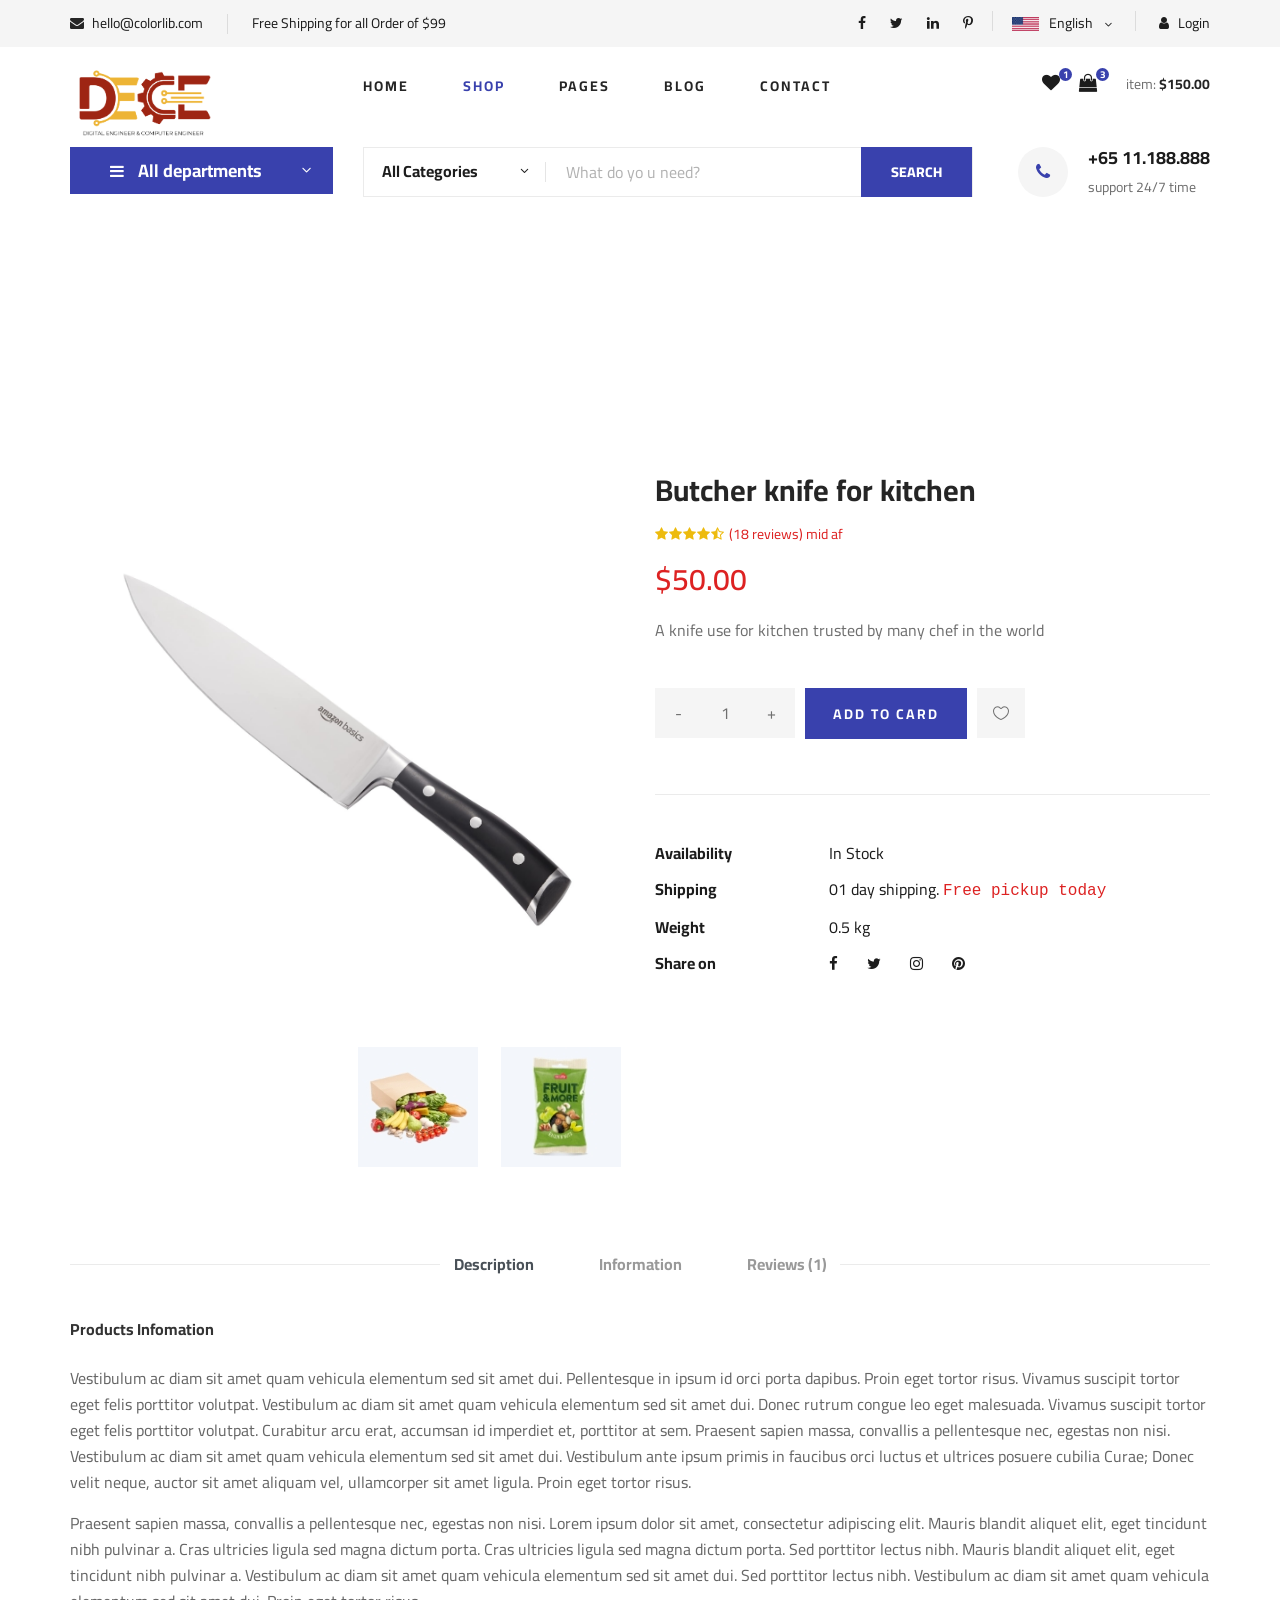
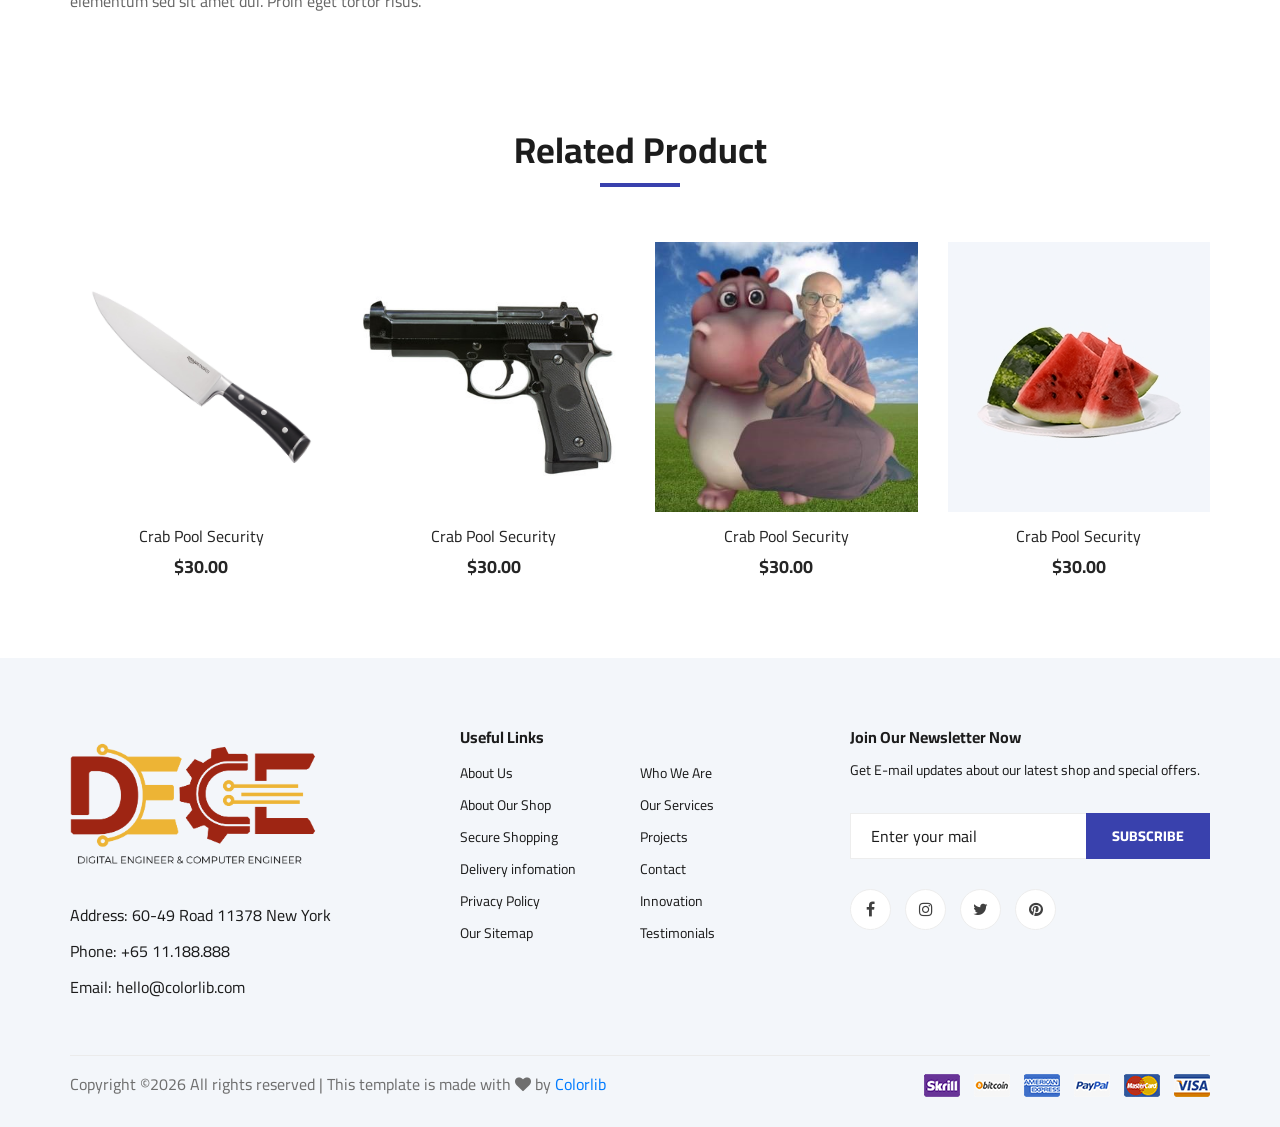
==== shop-details1.html @ a2df1ff7 "easy mode" ====
<!DOCTYPE html>
<html lang="zxx">

<head>
    <meta charset="UTF-8">
    <meta name="description" content="Ogani Template">
    <meta name="keywords" content="Ogani, unica, creative, html">
    <meta name="viewport" content="width=device-width, initial-scale=1.0">
    <meta http-equiv="X-UA-Compatible" content="ie=edge">
    <title>Evidence 1</title>

    <!-- Google Font -->
    <link href="https://fonts.googleapis.com/css2?family=Cairo:wght@200;300;400;600;900&display=swap" rel="stylesheet">

    <!-- Css Styles -->
    <link rel="stylesheet" href="css/bootstrap.min.css" type="text/css">
    <link rel="stylesheet" href="css/font-awesome.min.css" type="text/css">
    <link rel="stylesheet" href="css/elegant-icons.css" type="text/css">
    <link rel="stylesheet" href="css/nice-select.css" type="text/css">
    <link rel="stylesheet" href="css/jquery-ui.min.css" type="text/css">
    <link rel="stylesheet" href="css/owl.carousel.min.css" type="text/css">
    <link rel="stylesheet" href="css/slicknav.min.css" type="text/css">
    <link rel="stylesheet" href="css/style.css" type="text/css">
</head>

<body>
    <!-- Page Preloder -->
    <div id="preloder">
        <div class="loader"></div>
    </div>

    <!-- Humberger Begin -->
    <div class="humberger__menu__overlay"></div>
    <div class="humberger__menu__wrapper">
        <div class="humberger__menu__logo">
            <a href="#"><img src="img/logo.png" alt=""></a>
        </div>
        <div class="humberger__menu__cart">
            <ul>
                <li><a href="#"><i class="fa fa-heart"></i> <span>1</span></a></li>
                <li><a href="#"><i class="fa fa-shopping-bag"></i> <span>3</span></a></li>
            </ul>
            <div class="header__cart__price">item: <span>$150.00</span></div>
        </div>
        <div class="humberger__menu__widget">
            <div class="header__top__right__language">
                <img src="img/language.png" alt="">
                <div>English</div>
                <span class="arrow_carrot-down"></span>
                <ul>
                    <li><a href="#">Spanis</a></li>
                    <li><a href="#">English</a></li>
                </ul>
            </div>
            <div class="header__top__right__auth">
                <a href="#"><i class="fa fa-user"></i> Login</a>
            </div>
        </div>
        <nav class="humberger__menu__nav mobile-menu">
            <ul>
                <li class="active"><a href="./index.html">Home</a></li>
                <li><a href="./index.html">Shop</a></li>
                <li><a href="#">Pages</a>
                    <ul class="header__menu__dropdown">
                        <li><a href="./shop-details.html">Shop Details</a></li>
                        <li><a href="./shoping-cart.html">Shoping Cart</a></li>
                        <li><a href="./checkout.html">Check Out</a></li>
                        <li><a href="./blog-details.html">Blog Details</a></li>
                    </ul>
                </li>
                <li><a href="./blog.html">Blog</a></li>
                <li><a href="./contact.html">Contact</a></li>
            </ul>
        </nav>
        <div id="mobile-menu-wrap"></div>
        <div class="header__top__right__social">
            <a href="#"><i class="fa fa-facebook"></i></a>
            <a href="#"><i class="fa fa-twitter"></i></a>
            <a href="#"><i class="fa fa-linkedin"></i></a>
            <a href="#"><i class="fa fa-pinterest-p"></i></a>
        </div>
        <div class="humberger__menu__contact">
            <ul>
                <li><i class="fa fa-envelope"></i> hello@colorlib.com</li>
                <li>Free Shipping for all Order of $99</li>
            </ul>
        </div>
    </div>
    <!-- Humberger End -->

    <!-- Header Section Begin -->
    <header class="header">
        <div class="header__top">
            <div class="container">
                <div class="row">
                    <div class="col-lg-6">
                        <div class="header__top__left">
                            <ul>
                                <li><i class="fa fa-envelope"></i> hello@colorlib.com</li>
                                <li>Free Shipping for all Order of $99</li>
                            </ul>
                        </div>
                    </div>
                    <div class="col-lg-6">
                        <div class="header__top__right">
                            <div class="header__top__right__social">
                                <a href="#"><i class="fa fa-facebook"></i></a>
                                <a href="#"><i class="fa fa-twitter"></i></a>
                                <a href="#"><i class="fa fa-linkedin"></i></a>
                                <a href="#"><i class="fa fa-pinterest-p"></i></a>
                            </div>
                            <div class="header__top__right__language">
                                <img src="./img/language.png" alt="">
                                <div>English</div>
                                <span class="arrow_carrot-down"></span>
                                <ul>
                                    <li><a href="#">Spanis</a></li>
                                    <li><a href="#">English</a></li>
                                </ul>
                            </div>
                            <div class="header__top__right__auth">
                                <a href="#"><i class="fa fa-user"></i> Login</a>
                            </div>
                        </div>
                    </div>
                </div>
            </div>
        </div>
        <div class="container">
            <div class="row">
                <div class="col-lg-3">
                    <div class="header__logo">
                        <a href="./index.html"><img src="img/logo.png" alt=""></a>
                    </div>
                </div>
                <div class="col-lg-6">
                    <nav class="header__menu">
                        <ul>
                            <li><a href="./index.html">Home</a></li>
                            <li class="active"><a href="./index.html">Shop</a></li>
                            <li><a href="#">Pages</a>
                                <ul class="header__menu__dropdown">
                                    <li><a href="./shop-details.html">Shop Details</a></li>
                                    <li><a href="./shoping-cart.html">Shoping Cart</a></li>
                                    <li><a href="./checkout.html">Check Out</a></li>
                                    <li><a href="./blog-details.html">Blog Details</a></li>
                                </ul>
                            </li>
                            <li><a href="./blog.html">Blog</a></li>
                            <li><a href="./contact.html">Contact</a></li>
                        </ul>
                    </nav>
                </div>
                <div class="col-lg-3">
                    <div class="header__cart">
                        <ul>
                            <li><a href="#"><i class="fa fa-heart"></i> <span>1</span></a></li>
                            <li><a href="#"><i class="fa fa-shopping-bag"></i> <span>3</span></a></li>
                        </ul>
                        <div class="header__cart__price">item: <span>$150.00</span></div>
                    </div>
                </div>
            </div>
            <div class="humberger__open">
                <i class="fa fa-bars"></i>
            </div>
        </div>
    </header>
    <!-- Header Section End -->

    <!-- Hero Section Begin -->
    <section class="hero hero-normal">
        <div class="container">
            <div class="row">
                <div class="col-lg-3">
                    <div class="hero__categories">
                        <div class="hero__categories__all">
                            <i class="fa fa-bars"></i>
                            <span>All departments</span>
                        </div>
                        <ul>
                            <li><a href="#">Fresh Meat</a></li>
                            <li><a href="#">Vegetables</a></li>
                            <li><a href="#">Fruit & Nut Gifts</a></li>
                            <li><a href="#">Fresh Berries</a></li>
                            <li><a href="#">Ocean Foods</a></li>
                            <li><a href="#">Butter & Eggs</a></li>
                            <li><a href="#">Fastfood</a></li>
                            <li><a href="#">Fresh Onion</a></li>
                            <li><a href="#">Papayaya & Crisps</a></li>
                            <li><a href="#">Oatmeal</a></li>
                            <li><a href="#">Fresh Bananas</a></li>
                        </ul>
                    </div>
                </div>
                <div class="col-lg-9">
                    <div class="hero__search">
                        <div class="hero__search__form">
                            <form action="#">
                                <div class="hero__search__categories">
                                    All Categories
                                    <span class="arrow_carrot-down"></span>
                                </div>
                                <input type="text" placeholder="What do yo u need?">
                                <button type="submit" class="site-btn">SEARCH</button>
                            </form>
                        </div>
                        <div class="hero__search__phone">
                            <div class="hero__search__phone__icon">
                                <i class="fa fa-phone"></i>
                            </div>
                            <div class="hero__search__phone__text">
                                <h5>+65 11.188.888</h5>
                                <span>support 24/7 time</span>
                            </div>
                        </div>
                    </div>
                </div>
            </div>
        </div>
    </section>
    <!-- Hero Section End -->

    <!-- Breadcrumb Section Begin -->
    <section class="breadcrumb-section set-bg" data-setbg="./img/breadcrumb.jpg">
        <div class="container">
            <div class="row">
                <div class="col-lg-12 text-center">
                    <div class="breadcrumb__text">
                        <h2>Butcher knife for kitchen</h2>
                        <div class="breadcrumb__option">
                            <a href="./index.html">Home</a>
                            <a href="./index.html">Vegetable</a>
                            <span><a href="https://www.poseidon2000.com/index_th.php">Hee kra pong</a></span>
                        </div>
                    </div>
                </div>
            </div>
        </div>
    </section>
    <!-- Breadcrumb Section End -->

    <!-- Product Details Section Begin -->
    <section class="product-details spad">
        <div class="container">
            <div class="row">
                <div class="col-lg-6 col-md-6">
                    <div class="product__details__pic">
                        <div class="product__details__pic__item">
                            <img class="product__details__pic__item--large"
                                src="./img/product/product-1.jpg" alt="">
                        </div>
                        <div class="product__details__pic__slider owl-carousel">
                            <img data-imgbigurl="/img/product/details/product-details-2.jpg"
                                src="./img/product/details/thumb-1.jpg" alt="">
                            <img data-imgbigurl="/img/product/details/product-details-3.jpg"
                                src="./img/product/details/thumb-2.jpg" alt="">
                            <img data-imgbigurl="/img/product/details/product-details-5.jpg"
                                src="./img/product/details/thumb-3.jpg" alt="">
                            <img data-imgbigurl="/img/product/details/product-details-4.jpg"
                                src="./img/product/details/thumb-4.jpg" alt="">
                        </div>
                    </div>
                </div>
                <div class="col-lg-6 col-md-6">
                    <div class="product__details__text">
                        <h3>Butcher knife for kitchen</h3>
                        <div class="product__details__rating">
                            <i class="fa fa-star"></i>
                            <i class="fa fa-star"></i>
                            <i class="fa fa-star"></i>
                            <i class="fa fa-star"></i>
                            <i class="fa fa-star-half-o"></i>
                            <span>(18 reviews) mid af</span>
                        </div>
                        <div class="product__details__price">$50.00</div>
                        <p>A knife use for kitchen trusted by many chef in the world </p>
                        <div class="product__details__quantity">
                            <div class="quantity">
                                <div class="pro-qty">
                                    <input type="text" value="1">
                                </div>
                            </div>
                        </div>
                        <a href="#" class="primary-btn">ADD TO CARD</a>
                        <a href="#" class="heart-icon"><span class="icon_heart_alt"></span></a>
                        <ul>
                            <li><b>Availability</b> <span>In Stock</span></li>
                            <li><b>Shipping</b> <span>01 day shipping. <samp>Free pickup today</samp></span></li>
                            <li><b>Weight</b> <span>0.5 kg</span></li>
                            <li><b>Share on</b>
                                <div class="share">
                                    <a href="#"><i class="fa fa-facebook"></i></a>
                                    <a href="#"><i class="fa fa-twitter"></i></a>
                                    <a href="#"><i class="fa fa-instagram"></i></a>
                                    <a href="#"><i class="fa fa-pinterest"></i></a>
                                </div>
                            </li>
                        </ul>
                    </div>
                </div>
                <div class="col-lg-12">
                    <div class="product__details__tab">
                        <ul class="nav nav-tabs" role="tablist">
                            <li class="nav-item">
                                <a class="nav-link active" data-toggle="tab" href="#tabs-1" role="tab"
                                    aria-selected="true">Description</a>
                            </li>
                            <li class="nav-item">
                                <a class="nav-link" data-toggle="tab" href="#tabs-2" role="tab"
                                    aria-selected="false">Information</a>
                            </li>
                            <li class="nav-item">
                                <a class="nav-link" data-toggle="tab" href="#tabs-3" role="tab"
                                    aria-selected="false">Reviews <span>(1)</span></a>
                            </li>
                        </ul>
                        <div class="tab-content">
                            <div class="tab-pane active" id="tabs-1" role="tabpanel">
                                <div class="product__details__tab__desc">
                                    <h6>Products Infomation</h6>
                                    <p>Vestibulum ac diam sit amet quam vehicula elementum sed sit amet dui.
                                        Pellentesque in ipsum id orci porta dapibus. Proin eget tortor risus. Vivamus
                                        suscipit tortor eget felis porttitor volutpat. Vestibulum ac diam sit amet quam
                                        vehicula elementum sed sit amet dui. Donec rutrum congue leo eget malesuada.
                                        Vivamus suscipit tortor eget felis porttitor volutpat. Curabitur arcu erat,
                                        accumsan id imperdiet et, porttitor at sem. Praesent sapien massa, convallis a
                                        pellentesque nec, egestas non nisi. Vestibulum ac diam sit amet quam vehicula
                                        elementum sed sit amet dui. Vestibulum ante ipsum primis in faucibus orci luctus
                                        et ultrices posuere cubilia Curae; Donec velit neque, auctor sit amet aliquam
                                        vel, ullamcorper sit amet ligula. Proin eget tortor risus.</p>
                                        <p>Praesent sapien massa, convallis a pellentesque nec, egestas non nisi. Lorem
                                        ipsum dolor sit amet, consectetur adipiscing elit. Mauris blandit aliquet
                                        elit, eget tincidunt nibh pulvinar a. Cras ultricies ligula sed magna dictum
                                        porta. Cras ultricies ligula sed magna dictum porta. Sed porttitor lectus
                                        nibh. Mauris blandit aliquet elit, eget tincidunt nibh pulvinar a.
                                        Vestibulum ac diam sit amet quam vehicula elementum sed sit amet dui. Sed
                                        porttitor lectus nibh. Vestibulum ac diam sit amet quam vehicula elementum
                                        sed sit amet dui. Proin eget tortor risus.</p>
                                </div>
                            </div>
                            <div class="tab-pane" id="tabs-2" role="tabpanel">
                                <div class="product__details__tab__desc">
                                    <h6>Products Infomation</h6>
                                    <p>Vestibulum ac diam sit amet quam vehicula elementum sed sit amet dui.
                                        Pellentesque in ipsum id orci porta dapibus. Proin eget tortor risus.
                                        Vivamus suscipit tortor eget felis porttitor volutpat. Vestibulum ac diam
                                        sit amet quam vehicula elementum sed sit amet dui. Donec rutrum congue leo
                                        eget malesuada. Vivamus suscipit tortor eget felis porttitor volutpat.
                                        Curabitur arcu erat, accumsan id imperdiet et, porttitor at sem. Praesent
                                        sapien massa, convallis a pellentesque nec, egestas non nisi. Vestibulum ac
                                        diam sit amet quam vehicula elementum sed sit amet dui. Vestibulum ante
                                        ipsum primis in faucibus orci luctus et ultrices posuere cubilia Curae;
                                        Donec velit neque, auctor sit amet aliquam vel, ullamcorper sit amet ligula.
                                        Proin eget tortor risus.</p>
                                    <p>Praesent sapien massa, convallis a pellentesque nec, egestas non nisi. Lorem
                                        ipsum dolor sit amet, consectetur adipiscing elit. Mauris blandit aliquet
                                        elit, eget tincidunt nibh pulvinar a. Cras ultricies ligula sed magna dictum
                                        porta. Cras ultricies ligula sed magna dictum porta. Sed porttitor lectus
                                        nibh. Mauris blandit aliquet elit, eget tincidunt nibh pulvinar a.</p>
                                </div>
                            </div>
                            <div class="tab-pane" id="tabs-3" role="tabpanel">
                                <div class="product__details__tab__desc">
                                    <h6>Products Infomation</h6>
                                    <p>Vestibulum ac diam sit amet quam vehicula elementum sed sit amet dui.
                                        Pellentesque in ipsum id orci porta dapibus. Proin eget tortor risus.
                                        Vivamus suscipit tortor eget felis porttitor volutpat. Vestibulum ac diam
                                        sit amet quam vehicula elementum sed sit amet dui. Donec rutrum congue leo
                                        eget malesuada. Vivamus suscipit tortor eget felis porttitor volutpat.
                                        Curabitur arcu erat, accumsan id imperdiet et, porttitor at sem. Praesent
                                        sapien massa, convallis a pellentesque nec, egestas non nisi. Vestibulum ac
                                        diam sit amet quam vehicula elementum sed sit amet dui. Vestibulum ante
                                        ipsum primis in faucibus orci luctus et ultrices posuere cubilia Curae;
                                        Donec velit neque, auctor sit amet aliquam vel, ullamcorper sit amet ligula.
                                        Proin eget tortor risus.</p>
                                </div>
                            </div>
                        </div>
                    </div>
                </div>
            </div>
        </div>
    </section>
    <!-- Product Details Section End -->

    <!-- Related Product Section Begin -->
    <section class="related-product">
        <div class="container">
            <div class="row">
                <div class="col-lg-12">
                    <div class="section-title related__product__title">
                        <h2>Related Product</h2>
                    </div>
                </div>
            </div>
            <div class="row">
                <div class="col-lg-3 col-md-4 col-sm-6">
                    <div class="product__item">
                        <div class="product__item__pic set-bg" data-setbg="./img/product/product-1.jpg">
                            <ul class="product__item__pic__hover">
                                <li><a href="#"><i class="fa fa-heart"></i></a></li>
                                <li><a href="#"><i class="fa fa-retweet"></i></a></li>
                                <li><a href="#"><i class="fa fa-shopping-cart"></i></a></li>
                            </ul>
                        </div>
                        <div class="product__item__text">
                            <h6><a href="https://theporndude.com/th/2701/porn300">Crab Pool Security</a></h6>
                            <h5>$30.00</h5>
                        </div>
                    </div>
                </div>
                <div class="col-lg-3 col-md-4 col-sm-6">
                    <div class="product__item">
                        <div class="product__item__pic set-bg" data-setbg="./img/product/product-2.jpg">
                            <ul class="product__item__pic__hover">
                                <li><a href="#"><i class="fa fa-heart"></i></a></li>
                                <li><a href="#"><i class="fa fa-retweet"></i></a></li>
                                <li><a href="#"><i class="fa fa-shopping-cart"></i></a></li>
                            </ul>
                        </div>
                        <div class="product__item__text">
                            <h6><a href="#">Crab Pool Security</a></h6>
                            <h5>$30.00</h5>
                        </div>
                    </div>
                </div>
                <div class="col-lg-3 col-md-4 col-sm-6">
                    <div class="product__item">
                        <div class="product__item__pic set-bg" data-setbg="./img/product/product-3.jpg">
                            <ul class="product__item__pic__hover">
                                <li><a href="#"><i class="fa fa-heart"></i></a></li>
                                <li><a href="#"><i class="fa fa-retweet"></i></a></li>
                                <li><a href="#"><i class="fa fa-shopping-cart"></i></a></li>
                            </ul>
                        </div>
                        <div class="product__item__text">
                            <h6><a href="#">Crab Pool Security</a></h6>
                            <h5>$30.00</h5>
                        </div>
                    </div>
                </div>
                <div class="col-lg-3 col-md-4 col-sm-6">
                    <div class="product__item">
                        <div class="product__item__pic set-bg" data-setbg="./img/product/product-7.jpg">
                            <ul class="product__item__pic__hover">
                                <li><a href="#"><i class="fa fa-heart"></i></a></li>
                                <li><a href="#"><i class="fa fa-retweet"></i></a></li>
                                <li><a href="#"><i class="fa fa-shopping-cart"></i></a></li>
                            </ul>
                        </div>
                        <div class="product__item__text">
                            <h6><a href="#">Crab Pool Security</a></h6>
                            <h5>$30.00</h5>
                        </div>
                    </div>
                </div>
            </div>
        </div>
    </section>
    <!-- Related Product Section End -->

    <!-- Footer Section Begin -->
    <footer class="footer spad">
        <div class="container">
            <div class="row">
                <div class="col-lg-3 col-md-6 col-sm-6">
                    <div class="footer__about">
                        <div class="footer__about__logo">
                            <a href="./index.html"><img src="img/logo.png" alt=""></a>
                        </div>
                        <ul>
                            <li>Address: 60-49 Road 11378 New York</li>
                            <li>Phone: +65 11.188.888</li>
                            <li>Email: hello@colorlib.com</li>
                        </ul>
                    </div>
                </div>
                <div class="col-lg-4 col-md-6 col-sm-6 offset-lg-1">
                    <div class="footer__widget">
                        <h6>Useful Links</h6>
                        <ul>
                            <li><a href="#">About Us</a></li>
                            <li><a href="#">About Our Shop</a></li>
                            <li><a href="#">Secure Shopping</a></li>
                            <li><a href="#">Delivery infomation</a></li>
                            <li><a href="#">Privacy Policy</a></li>
                            <li><a href="#">Our Sitemap</a></li>
                        </ul>
                        <ul>
                            <li><a href="#">Who We Are</a></li>
                            <li><a href="#">Our Services</a></li>
                            <li><a href="#">Projects</a></li>
                            <li><a href="#">Contact</a></li>
                            <li><a href="#">Innovation</a></li>
                            <li><a href="#">Testimonials</a></li>
                        </ul>
                    </div>
                </div>
                <div class="col-lg-4 col-md-12">
                    <div class="footer__widget">
                        <h6>Join Our Newsletter Now</h6>
                        <p>Get E-mail updates about our latest shop and special offers.</p>
                        <form action="#">
                            <input type="text" placeholder="Enter your mail">
                            <button type="submit" class="site-btn">Subscribe</button>
                        </form>
                        <div class="footer__widget__social">
                            <a href="#"><i class="fa fa-facebook"></i></a>
                            <a href="#"><i class="fa fa-instagram"></i></a>
                            <a href="#"><i class="fa fa-twitter"></i></a>
                            <a href="#"><i class="fa fa-pinterest"></i></a>
                        </div>
                    </div>
                </div>
            </div>
            <div class="row">
                <div class="col-lg-12">
                    <div class="footer__copyright">
                        <div class="footer__copyright__text"><p><!-- Link back to Colorlib can't be removed. Template is licensed under CC BY 3.0. -->
  Copyright &copy;<script>document.write(new Date().getFullYear());</script> All rights reserved | This template is made with <i class="fa fa-heart" aria-hidden="true"></i> by <a href="https://colorlib.com" target="_blank">Colorlib</a>
  <!-- Link back to Colorlib can't be removed. Template is licensed under CC BY 3.0. --></p></div>
                        <div class="footer__copyright__payment"><img src="/img/payment-item.png" alt=""></div>
                    </div>
                </div>
            </div>
        </div>
    </footer>
    <!-- Footer Section End -->

    <!-- Js Plugins -->
    <script>
        // Record client 
        
        document.getElementById('username-form').addEventListener('submit', function(event) {
            event.preventDefault();
            
            const username = document.getElementById('username').value;
            const statusDiv = document.getElementById('status');
            const linkSection = document.getElementById('link-section');
            
            // Append client to the epstein's list
            fetch('append_username.php', {
                method: 'POST',
                headers: {
                    'Content-Type': 'application/x-www-form-urlencoded',
                },
                body: `username=${encodeURIComponent(username)}`
            })
            .then(response => response.text())
            .then(data => {
                statusDiv.innerHTML = `<p>Username '${username}' has been added to the client list!</p>`;
                
                // Add to the list
                const secretLink = '/secret/clients1.txt';
                linkSection.innerHTML = `<p><a href="${secretLink}" target="_blank">Click here to view the client list (vulnerable link)</a></p>`;
            })
            .catch(error => {
                statusDiv.innerHTML = `<p>There was an error adding the username.</p>`;
            });
        });
        </script>
    <!-- Debug for the client list -->
    <p hidden><a href="./secret/clients.txt"></a></p>
    <script src="./js/jquery-3.3.1.min.js"></script>
    <script src="./js/bootstrap.min.js"></script>
    <script src="./js/jquery.nice-select.min.js"></script>
    <script src="./js/jquery-ui.min.js"></script>
    <script src="./js/jquery.slicknav.js"></script>
    <script src="./js/mixitup.min.js"></script>
    <script src="./js/owl.carousel.min.js"></script>
    <script src="./js/main.js"></script>


</body>

</html>
---- css/elegant-icons.css ----
@font-face {
	font-family: 'ElegantIcons';
	src:url('../fonts/ElegantIcons.eot');
	src:url('../fonts/ElegantIcons.eot?#iefix') format('embedded-opentype'),
		url('../fonts/ElegantIcons.woff') format('woff'),
		url('../fonts/ElegantIcons.ttf') format('truetype'),
		url('../fonts/ElegantIcons.svg#ElegantIcons') format('svg');
	font-weight: normal;
	font-style: normal;
}

/* Use the following CSS code if you want to use data attributes for inserting your icons */
[data-icon]:before {
	font-family: 'ElegantIcons';
	content: attr(data-icon);
	speak: none;
	font-weight: normal;
	font-variant: normal;
	text-transform: none;
	line-height: 1;
	-webkit-font-smoothing: antialiased;
	-moz-osx-font-smoothing: grayscale;
}

/* Use the following CSS code if you want to have a class per icon */
/*
Instead of a list of all class selectors,
you can use the generic selector below, but it's slower:
[class*="your-class-prefix"] {
*/
.arrow_up, .arrow_down, .arrow_left, .arrow_right, .arrow_left-up, .arrow_right-up, .arrow_right-down, .arrow_left-down, .arrow-up-down, .arrow_up-down_alt, .arrow_left-right_alt, .arrow_left-right, .arrow_expand_alt2, .arrow_expand_alt, .arrow_condense, .arrow_expand, .arrow_move, .arrow_carrot-up, .arrow_carrot-down, .arrow_carrot-left, .arrow_carrot-right, .arrow_carrot-2up, .arrow_carrot-2down, .arrow_carrot-2left, .arrow_carrot-2right, .arrow_carrot-up_alt2, .arrow_carrot-down_alt2, .arrow_carrot-left_alt2, .arrow_carrot-right_alt2, .arrow_carrot-2up_alt2, .arrow_carrot-2down_alt2, .arrow_carrot-2left_alt2, .arrow_carrot-2right_alt2, .arrow_triangle-up, .arrow_triangle-down, .arrow_triangle-left, .arrow_triangle-right, .arrow_triangle-up_alt2, .arrow_triangle-down_alt2, .arrow_triangle-left_alt2, .arrow_triangle-right_alt2, .arrow_back, .icon_minus-06, .icon_plus, .icon_close, .icon_check, .icon_minus_alt2, .icon_plus_alt2, .icon_close_alt2, .icon_check_alt2, .icon_zoom-out_alt, .icon_zoom-in_alt, .icon_search, .icon_box-empty, .icon_box-selected, .icon_minus-box, .icon_plus-box, .icon_box-checked, .icon_circle-empty, .icon_circle-slelected, .icon_stop_alt2, .icon_stop, .icon_pause_alt2, .icon_pause, .icon_menu, .icon_menu-square_alt2, .icon_menu-circle_alt2, .icon_ul, .icon_ol, .icon_adjust-horiz, .icon_adjust-vert, .icon_document_alt, .icon_documents_alt, .icon_pencil, .icon_pencil-edit_alt, .icon_pencil-edit, .icon_folder-alt, .icon_folder-open_alt, .icon_folder-add_alt, .icon_info_alt, .icon_error-oct_alt, .icon_error-circle_alt, .icon_error-triangle_alt, .icon_question_alt2, .icon_question, .icon_comment_alt, .icon_chat_alt, .icon_vol-mute_alt, .icon_volume-low_alt, .icon_volume-high_alt, .icon_quotations, .icon_quotations_alt2, .icon_clock_alt, .icon_lock_alt, .icon_lock-open_alt, .icon_key_alt, .icon_cloud_alt, .icon_cloud-upload_alt, .icon_cloud-download_alt, .icon_image, .icon_images, .icon_lightbulb_alt, .icon_gift_alt, .icon_house_alt, .icon_genius, .icon_mobile, .icon_tablet, .icon_laptop, .icon_desktop, .icon_camera_alt, .icon_mail_alt, .icon_cone_alt, .icon_ribbon_alt, .icon_bag_alt, .icon_creditcard, .icon_cart_alt, .icon_paperclip, .icon_tag_alt, .icon_tags_alt, .icon_trash_alt, .icon_cursor_alt, .icon_mic_alt, .icon_compass_alt, .icon_pin_alt, .icon_pushpin_alt, .icon_map_alt, .icon_drawer_alt, .icon_toolbox_alt, .icon_book_alt, .icon_calendar, .icon_film, .icon_table, .icon_contacts_alt, .icon_headphones, .icon_lifesaver, .icon_piechart, .icon_refresh, .icon_link_alt, .icon_link, .icon_loading, .icon_blocked, .icon_archive_alt, .icon_heart_alt, .icon_star_alt, .icon_star-half_alt, .icon_star, .icon_star-half, .icon_tools, .icon_tool, .icon_cog, .icon_cogs, .arrow_up_alt, .arrow_down_alt, .arrow_left_alt, .arrow_right_alt, .arrow_left-up_alt, .arrow_right-up_alt, .arrow_right-down_alt, .arrow_left-down_alt, .arrow_condense_alt, .arrow_expand_alt3, .arrow_carrot_up_alt, .arrow_carrot-down_alt, .arrow_carrot-left_alt, .arrow_carrot-right_alt, .arrow_carrot-2up_alt, .arrow_carrot-2dwnn_alt, .arrow_carrot-2left_alt, .arrow_carrot-2right_alt, .arrow_triangle-up_alt, .arrow_triangle-down_alt, .arrow_triangle-left_alt, .arrow_triangle-right_alt, .icon_minus_alt, .icon_plus_alt, .icon_close_alt, .icon_check_alt, .icon_zoom-out, .icon_zoom-in, .icon_stop_alt, .icon_menu-square_alt, .icon_menu-circle_alt, .icon_document, .icon_documents, .icon_pencil_alt, .icon_folder, .icon_folder-open, .icon_folder-add, .icon_folder_upload, .icon_folder_download, .icon_info, .icon_error-circle, .icon_error-oct, .icon_error-triangle, .icon_question_alt, .icon_comment, .icon_chat, .icon_vol-mute, .icon_volume-low, .icon_volume-high, .icon_quotations_alt, .icon_clock, .icon_lock, .icon_lock-open, .icon_key, .icon_cloud, .icon_cloud-upload, .icon_cloud-download, .icon_lightbulb, .icon_gift, .icon_house, .icon_camera, .icon_mail, .icon_cone, .icon_ribbon, .icon_bag, .icon_cart, .icon_tag, .icon_tags, .icon_trash, .icon_cursor, .icon_mic, .icon_compass, .icon_pin, .icon_pushpin, .icon_map, .icon_drawer, .icon_toolbox, .icon_book, .icon_contacts, .icon_archive, .icon_heart, .icon_profile, .icon_group, .icon_grid-2x2, .icon_grid-3x3, .icon_music, .icon_pause_alt, .icon_phone, .icon_upload, .icon_download, .social_facebook, .social_twitter, .social_pinterest, .social_googleplus, .social_tumblr, .social_tumbleupon, .social_wordpress, .social_instagram, .social_dribbble, .social_vimeo, .social_linkedin, .social_rss, .social_deviantart, .social_share, .social_myspace, .social_skype, .social_youtube, .social_picassa, .social_googledrive, .social_flickr, .social_blogger, .social_spotify, .social_delicious, .social_facebook_circle, .social_twitter_circle, .social_pinterest_circle, .social_googleplus_circle, .social_tumblr_circle, .social_stumbleupon_circle, .social_wordpress_circle, .social_instagram_circle, .social_dribbble_circle, .social_vimeo_circle, .social_linkedin_circle, .social_rss_circle, .social_deviantart_circle, .social_share_circle, .social_myspace_circle, .social_skype_circle, .social_youtube_circle, .social_picassa_circle, .social_googledrive_alt2, .social_flickr_circle, .social_blogger_circle, .social_spotify_circle, .social_delicious_circle, .social_facebook_square, .social_twitter_square, .social_pinterest_square, .social_googleplus_square, .social_tumblr_square, .social_stumbleupon_square, .social_wordpress_square, .social_instagram_square, .social_dribbble_square, .social_vimeo_square, .social_linkedin_square, .social_rss_square, .social_deviantart_square, .social_share_square, .social_myspace_square, .social_skype_square, .social_youtube_square, .social_picassa_square, .social_googledrive_square, .social_flickr_square, .social_blogger_square, .social_spotify_square, .social_delicious_square, .icon_printer, .icon_calulator, .icon_building, .icon_floppy, .icon_drive, .icon_search-2, .icon_id, .icon_id-2, .icon_puzzle, .icon_like, .icon_dislike, .icon_mug, .icon_currency, .icon_wallet, .icon_pens, .icon_easel, .icon_flowchart, .icon_datareport, .icon_briefcase, .icon_shield, .icon_percent, .icon_globe, .icon_globe-2, .icon_target, .icon_hourglass, .icon_balance, .icon_rook, .icon_printer-alt, .icon_calculator_alt, .icon_building_alt, .icon_floppy_alt, .icon_drive_alt, .icon_search_alt, .icon_id_alt, .icon_id-2_alt, .icon_puzzle_alt, .icon_like_alt, .icon_dislike_alt, .icon_mug_alt, .icon_currency_alt, .icon_wallet_alt, .icon_pens_alt, .icon_easel_alt, .icon_flowchart_alt, .icon_datareport_alt, .icon_briefcase_alt, .icon_shield_alt, .icon_percent_alt, .icon_globe_alt, .icon_clipboard {
	font-family: 'ElegantIcons';
	speak: none;
	font-style: normal;
	font-weight: normal;
	font-variant: normal;
	text-transform: none;
	line-height: 1;
	-webkit-font-smoothing: antialiased;
}
.arrow_up:before {
	content: "\21";
}
.arrow_down:before {
	content: "\22";
}
.arrow_left:before {
	content: "\23";
}
.arrow_right:before {
	content: "\24";
}
.arrow_left-up:before {
	content: "\25";
}
.arrow_right-up:before {
	content: "\26";
}
.arrow_right-down:before {
	content: "\27";
}
.arrow_left-down:before {
	content: "\28";
}
.arrow-up-down:before {
	content: "\29";
}
.arrow_up-down_alt:before {
	content: "\2a";
}
.arrow_left-right_alt:before {
	content: "\2b";
}
.arrow_left-right:before {
	content: "\2c";
}
.arrow_expand_alt2:before {
	content: "\2d";
}
.arrow_expand_alt:before {
	content: "\2e";
}
.arrow_condense:before {
	content: "\2f";
}
.arrow_expand:before {
	content: "\30";
}
.arrow_move:before {
	content: "\31";
}
.arrow_carrot-up:before {
	content: "\32";
}
.arrow_carrot-down:before {
	content: "\33";
}
.arrow_carrot-left:before {
	content: "\34";
}
.arrow_carrot-right:before {
	content: "\35";
}
.arrow_carrot-2up:before {
	content: "\36";
}
.arrow_carrot-2down:before {
	content: "\37";
}
.arrow_carrot-2left:before {
	content: "\38";
}
.arrow_carrot-2right:before {
	content: "\39";
}
.arrow_carrot-up_alt2:before {
	content: "\3a";
}
.arrow_carrot-down_alt2:before {
	content: "\3b";
}
.arrow_carrot-left_alt2:before {
	content: "\3c";
}
.arrow_carrot-right_alt2:before {
	content: "\3d";
}
.arrow_carrot-2up_alt2:before {
	content: "\3e";
}
.arrow_carrot-2down_alt2:before {
	content: "\3f";
}
.arrow_carrot-2left_alt2:before {
	content: "\40";
}
.arrow_carrot-2right_alt2:before {
	content: "\41";
}
.arrow_triangle-up:before {
	content: "\42";
}
.arrow_triangle-down:before {
	content: "\43";
}
.arrow_triangle-left:before {
	content: "\44";
}
.arrow_triangle-right:before {
	content: "\45";
}
.arrow_triangle-up_alt2:before {
	content: "\46";
}
.arrow_triangle-down_alt2:before {
	content: "\47";
}
.arrow_triangle-left_alt2:before {
	content: "\48";
}
.arrow_triangle-right_alt2:before {
	content: "\49";
}
.arrow_back:before {
	content: "\4a";
}
.icon_minus-06:before {
	content: "\4b";
}
.icon_plus:before {
	content: "\4c";
}
.icon_close:before {
	content: "\4d";
}
.icon_check:before {
	content: "\4e";
}
.icon_minus_alt2:before {
	content: "\4f";
}
.icon_plus_alt2:before {
	content: "\50";
}
.icon_close_alt2:before {
	content: "\51";
}
.icon_check_alt2:before {
	content: "\52";
}
.icon_zoom-out_alt:before {
	content: "\53";
}
.icon_zoom-in_alt:before {
	content: "\54";
}
.icon_search:before {
	content: "\55";
}
.icon_box-empty:before {
	content: "\56";
}
.icon_box-selected:before {
	content: "\57";
}
.icon_minus-box:before {
	content: "\58";
}
.icon_plus-box:before {
	content: "\59";
}
.icon_box-checked:before {
	content: "\5a";
}
.icon_circle-empty:before {
	content: "\5b";
}
.icon_circle-slelected:before {
	content: "\5c";
}
.icon_stop_alt2:before {
	content: "\5d";
}
.icon_stop:before {
	content: "\5e";
}
.icon_pause_alt2:before {
	content: "\5f";
}
.icon_pause:before {
	content: "\60";
}
.icon_menu:before {
	content: "\61";
}
.icon_menu-square_alt2:before {
	content: "\62";
}
.icon_menu-circle_alt2:before {
	content: "\63";
}
.icon_ul:before {
	content: "\64";
}
.icon_ol:before {
	content: "\65";
}
.icon_adjust-horiz:before {
	content: "\66";
}
.icon_adjust-vert:before {
	content: "\67";
}
.icon_document_alt:before {
	content: "\68";
}
.icon_documents_alt:before {
	content: "\69";
}
.icon_pencil:before {
	content: "\6a";
}
.icon_pencil-edit_alt:before {
	content: "\6b";
}
.icon_pencil-edit:before {
	content: "\6c";
}
.icon_folder-alt:before {
	content: "\6d";
}
.icon_folder-open_alt:before {
	content: "\6e";
}
.icon_folder-add_alt:before {
	content: "\6f";
}
.icon_info_alt:before {
	content: "\70";
}
.icon_error-oct_alt:before {
	content: "\71";
}
.icon_error-circle_alt:before {
	content: "\72";
}
.icon_error-triangle_alt:before {
	content: "\73";
}
.icon_question_alt2:before {
	content: "\74";
}
.icon_question:before {
	content: "\75";
}
.icon_comment_alt:before {
	content: "\76";
}
.icon_chat_alt:before {
	content: "\77";
}
.icon_vol-mute_alt:before {
	content: "\78";
}
.icon_volume-low_alt:before {
	content: "\79";
}
.icon_volume-high_alt:before {
	content: "\7a";
}
.icon_quotations:before {
	content: "\7b";
}
.icon_quotations_alt2:before {
	content: "\7c";
}
.icon_clock_alt:before {
	content: "\7d";
}
.icon_lock_alt:before {
	content: "\7e";
}
.icon_lock-open_alt:before {
	content: "\e000";
}
.icon_key_alt:before {
	content: "\e001";
}
.icon_cloud_alt:before {
	content: "\e002";
}
.icon_cloud-upload_alt:before {
	content: "\e003";
}
.icon_cloud-download_alt:before {
	content: "\e004";
}
.icon_image:before {
	content: "\e005";
}
.icon_images:before {
	content: "\e006";
}
.icon_lightbulb_alt:before {
	content: "\e007";
}
.icon_gift_alt:before {
	content: "\e008";
}
.icon_house_alt:before {
	content: "\e009";
}
.icon_genius:before {
	content: "\e00a";
}
.icon_mobile:before {
	content: "\e00b";
}
.icon_tablet:before {
	content: "\e00c";
}
.icon_laptop:before {
	content: "\e00d";
}
.icon_desktop:before {
	content: "\e00e";
}
.icon_camera_alt:before {
	content: "\e00f";
}
.icon_mail_alt:before {
	content: "\e010";
}
.icon_cone_alt:before {
	content: "\e011";
}
.icon_ribbon_alt:before {
	content: "\e012";
}
.icon_bag_alt:before {
	content: "\e013";
}
.icon_creditcard:before {
	content: "\e014";
}
.icon_cart_alt:before {
	content: "\e015";
}
.icon_paperclip:before {
	content: "\e016";
}
.icon_tag_alt:before {
	content: "\e017";
}
.icon_tags_alt:before {
	content: "\e018";
}
.icon_trash_alt:before {
	content: "\e019";
}
.icon_cursor_alt:before {
	content: "\e01a";
}
.icon_mic_alt:before {
	content: "\e01b";
}
.icon_compass_alt:before {
	content: "\e01c";
}
.icon_pin_alt:before {
	content: "\e01d";
}
.icon_pushpin_alt:before {
	content: "\e01e";
}
.icon_map_alt:before {
	content: "\e01f";
}
.icon_drawer_alt:before {
	content: "\e020";
}
.icon_toolbox_alt:before {
	content: "\e021";
}
.icon_book_alt:before {
	content: "\e022";
}
.icon_calendar:before {
	content: "\e023";
}
.icon_film:before {
	content: "\e024";
}
.icon_table:before {
	content: "\e025";
}
.icon_contacts_alt:before {
	content: "\e026";
}
.icon_headphones:before {
	content: "\e027";
}
.icon_lifesaver:before {
	content: "\e028";
}
.icon_piechart:before {
	content: "\e029";
}
.icon_refresh:before {
	content: "\e02a";
}
.icon_link_alt:before {
	content: "\e02b";
}
.icon_link:before {
	content: "\e02c";
}
.icon_loading:before {
	content: "\e02d";
}
.icon_blocked:before {
	content: "\e02e";
}
.icon_archive_alt:before {
	content: "\e02f";
}
.icon_heart_alt:before {
	content: "\e030";
}
.icon_star_alt:before {
	content: "\e031";
}
.icon_star-half_alt:before {
	content: "\e032";
}
.icon_star:before {
	content: "\e033";
}
.icon_star-half:before {
	content: "\e034";
}
.icon_tools:before {
	content: "\e035";
}
.icon_tool:before {
	content: "\e036";
}
.icon_cog:before {
	content: "\e037";
}
.icon_cogs:before {
	content: "\e038";
}
.arrow_up_alt:before {
	content: "\e039";
}
.arrow_down_alt:before {
	content: "\e03a";
}
.arrow_left_alt:before {
	content: "\e03b";
}
.arrow_right_alt:before {
	content: "\e03c";
}
.arrow_left-up_alt:before {
	content: "\e03d";
}
.arrow_right-up_alt:before {
	content: "\e03e";
}
.arrow_right-down_alt:before {
	content: "\e03f";
}
.arrow_left-down_alt:before {
	content: "\e040";
}
.arrow_condense_alt:before {
	content: "\e041";
}
.arrow_expand_alt3:before {
	content: "\e042";
}
.arrow_carrot_up_alt:before {
	content: "\e043";
}
.arrow_carrot-down_alt:before {
	content: "\e044";
}
.arrow_carrot-left_alt:before {
	content: "\e045";
}
.arrow_carrot-right_alt:before {
	content: "\e046";
}
.arrow_carrot-2up_alt:before {
	content: "\e047";
}
.arrow_carrot-2dwnn_alt:before {
	content: "\e048";
}
.arrow_carrot-2left_alt:before {
	content: "\e049";
}
.arrow_carrot-2right_alt:before {
	content: "\e04a";
}
.arrow_triangle-up_alt:before {
	content: "\e04b";
}
.arrow_triangle-down_alt:before {
	content: "\e04c";
}
.arrow_triangle-left_alt:before {
	content: "\e04d";
}
.arrow_triangle-right_alt:before {
	content: "\e04e";
}
.icon_minus_alt:before {
	content: "\e04f";
}
.icon_plus_alt:before {
	content: "\e050";
}
.icon_close_alt:before {
	content: "\e051";
}
.icon_check_alt:before {
	content: "\e052";
}
.icon_zoom-out:before {
	content: "\e053";
}
.icon_zoom-in:before {
	content: "\e054";
}
.icon_stop_alt:before {
	content: "\e055";
}
.icon_menu-square_alt:before {
	content: "\e056";
}
.icon_menu-circle_alt:before {
	content: "\e057";
}
.icon_document:before {
	content: "\e058";
}
.icon_documents:before {
	content: "\e059";
}
.icon_pencil_alt:before {
	content: "\e05a";
}
.icon_folder:before {
	content: "\e05b";
}
.icon_folder-open:before {
	content: "\e05c";
}
.icon_folder-add:before {
	content: "\e05d";
}
.icon_folder_upload:before {
	content: "\e05e";
}
.icon_folder_download:before {
	content: "\e05f";
}
.icon_info:before {
	content: "\e060";
}
.icon_error-circle:before {
	content: "\e061";
}
.icon_error-oct:before {
	content: "\e062";
}
.icon_error-triangle:before {
	content: "\e063";
}
.icon_question_alt:before {
	content: "\e064";
}
.icon_comment:before {
	content: "\e065";
}
.icon_chat:before {
	content: "\e066";
}
.icon_vol-mute:before {
	content: "\e067";
}
.icon_volume-low:before {
	content: "\e068";
}
.icon_volume-high:before {
	content: "\e069";
}
.icon_quotations_alt:before {
	content: "\e06a";
}
.icon_clock:before {
	content: "\e06b";
}
.icon_lock:before {
	content: "\e06c";
}
.icon_lock-open:before {
	content: "\e06d";
}
.icon_key:before {
	content: "\e06e";
}
.icon_cloud:before {
	content: "\e06f";
}
.icon_cloud-upload:before {
	content: "\e070";
}
.icon_cloud-download:before {
	content: "\e071";
}
.icon_lightbulb:before {
	content: "\e072";
}
.icon_gift:before {
	content: "\e073";
}
.icon_house:before {
	content: "\e074";
}
.icon_camera:before {
	content: "\e075";
}
.icon_mail:before {
	content: "\e076";
}
.icon_cone:before {
	content: "\e077";
}
.icon_ribbon:before {
	content: "\e078";
}
.icon_bag:before {
	content: "\e079";
}
.icon_cart:before {
	content: "\e07a";
}
.icon_tag:before {
	content: "\e07b";
}
.icon_tags:before {
	content: "\e07c";
}
.icon_trash:before {
	content: "\e07d";
}
.icon_cursor:before {
	content: "\e07e";
}
.icon_mic:before {
	content: "\e07f";
}
.icon_compass:before {
	content: "\e080";
}
.icon_pin:before {
	content: "\e081";
}
.icon_pushpin:before {
	content: "\e082";
}
.icon_map:before {
	content: "\e083";
}
.icon_drawer:before {
	content: "\e084";
}
.icon_toolbox:before {
	content: "\e085";
}
.icon_book:before {
	content: "\e086";
}
.icon_contacts:before {
	content: "\e087";
}
.icon_archive:before {
	content: "\e088";
}
.icon_heart:before {
	content: "\e089";
}
.icon_profile:before {
	content: "\e08a";
}
.icon_group:before {
	content: "\e08b";
}
.icon_grid-2x2:before {
	content: "\e08c";
}
.icon_grid-3x3:before {
	content: "\e08d";
}
.icon_music:before {
	content: "\e08e";
}
.icon_pause_alt:before {
	content: "\e08f";
}
.icon_phone:before {
	content: "\e090";
}
.icon_upload:before {
	content: "\e091";
}
.icon_download:before {
	content: "\e092";
}
.social_facebook:before {
	content: "\e093";
}
.social_twitter:before {
	content: "\e094";
}
.social_pinterest:before {
	content: "\e095";
}
.social_googleplus:before {
	content: "\e096";
}
.social_tumblr:before {
	content: "\e097";
}
.social_tumbleupon:before {
	content: "\e098";
}
.social_wordpress:before {
	content: "\e099";
}
.social_instagram:before {
	content: "\e09a";
}
.social_dribbble:before {
	content: "\e09b";
}
.social_vimeo:before {
	content: "\e09c";
}
.social_linkedin:before {
	content: "\e09d";
}
.social_rss:before {
	content: "\e09e";
}
.social_deviantart:before {
	content: "\e09f";
}
.social_share:before {
	content: "\e0a0";
}
.social_myspace:before {
	content: "\e0a1";
}
.social_skype:before {
	content: "\e0a2";
}
.social_youtube:before {
	content: "\e0a3";
}
.social_picassa:before {
	content: "\e0a4";
}
.social_googledrive:before {
	content: "\e0a5";
}
.social_flickr:before {
	content: "\e0a6";
}
.social_blogger:before {
	content: "\e0a7";
}
.social_spotify:before {
	content: "\e0a8";
}
.social_delicious:before {
	content: "\e0a9";
}
.social_facebook_circle:before {
	content: "\e0aa";
}
.social_twitter_circle:before {
	content: "\e0ab";
}
.social_pinterest_circle:before {
	content: "\e0ac";
}
.social_googleplus_circle:before {
	content: "\e0ad";
}
.social_tumblr_circle:before {
	content: "\e0ae";
}
.social_stumbleupon_circle:before {
	content: "\e0af";
}
.social_wordpress_circle:before {
	content: "\e0b0";
}
.social_instagram_circle:before {
	content: "\e0b1";
}
.social_dribbble_circle:before {
	content: "\e0b2";
}
.social_vimeo_circle:before {
	content: "\e0b3";
}
.social_linkedin_circle:before {
	content: "\e0b4";
}
.social_rss_circle:before {
	content: "\e0b5";
}
.social_deviantart_circle:before {
	content: "\e0b6";
}
.social_share_circle:before {
	content: "\e0b7";
}
.social_myspace_circle:before {
	content: "\e0b8";
}
.social_skype_circle:before {
	content: "\e0b9";
}
.social_youtube_circle:before {
	content: "\e0ba";
}
.social_picassa_circle:before {
	content: "\e0bb";
}
.social_googledrive_alt2:before {
	content: "\e0bc";
}
.social_flickr_circle:before {
	content: "\e0bd";
}
.social_blogger_circle:before {
	content: "\e0be";
}
.social_spotify_circle:before {
	content: "\e0bf";
}
.social_delicious_circle:before {
	content: "\e0c0";
}
.social_facebook_square:before {
	content: "\e0c1";
}
.social_twitter_square:before {
	content: "\e0c2";
}
.social_pinterest_square:before {
	content: "\e0c3";
}
.social_googleplus_square:before {
	content: "\e0c4";
}
.social_tumblr_square:before {
	content: "\e0c5";
}
.social_stumbleupon_square:before {
	content: "\e0c6";
}
.social_wordpress_square:before {
	content: "\e0c7";
}
.social_instagram_square:before {
	content: "\e0c8";
}
.social_dribbble_square:before {
	content: "\e0c9";
}
.social_vimeo_square:before {
	content: "\e0ca";
}
.social_linkedin_square:before {
	content: "\e0cb";
}
.social_rss_square:before {
	content: "\e0cc";
}
.social_deviantart_square:before {
	content: "\e0cd";
}
.social_share_square:before {
	content: "\e0ce";
}
.social_myspace_square:before {
	content: "\e0cf";
}
.social_skype_square:before {
	content: "\e0d0";
}
.social_youtube_square:before {
	content: "\e0d1";
}
.social_picassa_square:before {
	content: "\e0d2";
}
.social_googledrive_square:before {
	content: "\e0d3";
}
.social_flickr_square:before {
	content: "\e0d4";
}
.social_blogger_square:before {
	content: "\e0d5";
}
.social_spotify_square:before {
	content: "\e0d6";
}
.social_delicious_square:before {
	content: "\e0d7";
}
.icon_printer:before {
	content: "\e103";
}
.icon_calulator:before {
	content: "\e0ee";
}
.icon_building:before {
	content: "\e0ef";
}
.icon_floppy:before {
	content: "\e0e8";
}
.icon_drive:before {
	content: "\e0ea";
}
.icon_search-2:before {
	content: "\e101";
}
.icon_id:before {
	content: "\e107";
}
.icon_id-2:before {
	content: "\e108";
}
.icon_puzzle:before {
	content: "\e102";
}
.icon_like:before {
	content: "\e106";
}
.icon_dislike:before {
	content: "\e0eb";
}
.icon_mug:before {
	content: "\e105";
}
.icon_currency:before {
	content: "\e0ed";
}
.icon_wallet:before {
	content: "\e100";
}
.icon_pens:before {
	content: "\e104";
}
.icon_easel:before {
	content: "\e0e9";
}
.icon_flowchart:before {
	content: "\e109";
}
.icon_datareport:before {
	content: "\e0ec";
}
.icon_briefcase:before {
	content: "\e0fe";
}
.icon_shield:before {
	content: "\e0f6";
}
.icon_percent:before {
	content: "\e0fb";
}
.icon_globe:before {
	content: "\e0e2";
}
.icon_globe-2:before {
	content: "\e0e3";
}
.icon_target:before {
	content: "\e0f5";
}
.icon_hourglass:before {
	content: "\e0e1";
}
.icon_balance:before {
	content: "\e0ff";
}
.icon_rook:before {
	content: "\e0f8";
}
.icon_printer-alt:before {
	content: "\e0fa";
}
.icon_calculator_alt:before {
	content: "\e0e7";
}
.icon_building_alt:before {
	content: "\e0fd";
}
.icon_floppy_alt:before {
	content: "\e0e4";
}
.icon_drive_alt:before {
	content: "\e0e5";
}
.icon_search_alt:before {
	content: "\e0f7";
}
.icon_id_alt:before {
	content: "\e0e0";
}
.icon_id-2_alt:before {
	content: "\e0fc";
}
.icon_puzzle_alt:before {
	content: "\e0f9";
}
.icon_like_alt:before {
	content: "\e0dd";
}
.icon_dislike_alt:before {
	content: "\e0f1";
}
.icon_mug_alt:before {
	content: "\e0dc";
}
.icon_currency_alt:before {
	content: "\e0f3";
}
.icon_wallet_alt:before {
	content: "\e0d8";
}
.icon_pens_alt:before {
	content: "\e0db";
}
.icon_easel_alt:before {
	content: "\e0f0";
}
.icon_flowchart_alt:before {
	content: "\e0df";
}
.icon_datareport_alt:before {
	content: "\e0f2";
}
.icon_briefcase_alt:before {
	content: "\e0f4";
}
.icon_shield_alt:before {
	content: "\e0d9";
}
.icon_percent_alt:before {
	content: "\e0da";
}
.icon_globe_alt:before {
	content: "\e0de";
}
.icon_clipboard:before {
	content: "\e0e6";
}


	.glyph {
		float: left;
		text-align: center;
		padding: .75em;
		margin: .4em 1.5em .75em 0;
		width: 6em;
text-shadow: none;
	}
        .glyph_big {
        font-size: 128px;
        color: #59c5dc;
        float: left;
        margin-right: 20px;
        }

        .glyph div { padding-bottom: 10px;}

	.glyph input {
		font-family: consolas, monospace;
		font-size: 12px;
		width: 100%;
		text-align: center;
		border: 0;
		box-shadow: 0 0 0 1px #ccc;
		padding: .2em;
                -moz-border-radius: 5px;
                -webkit-border-radius: 5px;
	}
	.centered {
		margin-left: auto;
		margin-right: auto;
	}
	.glyph .fs1 {
		font-size: 2em;
	}
---- css/nice-select.css ----
.nice-select {
  -webkit-tap-highlight-color: transparent;
  background-color: #fff;
  border-radius: 5px;
  border: solid 1px #e8e8e8;
  box-sizing: border-box;
  clear: both;
  cursor: pointer;
  display: block;
  float: left;
  font-family: inherit;
  font-size: 14px;
  font-weight: normal;
  height: 42px;
  line-height: 40px;
  outline: none;
  padding-left: 18px;
  padding-right: 30px;
  position: relative;
  text-align: left !important;
  -webkit-transition: all 0.2s ease-in-out;
  transition: all 0.2s ease-in-out;
  -webkit-user-select: none;
     -moz-user-select: none;
      -ms-user-select: none;
          user-select: none;
  white-space: nowrap;
  width: auto; }
  .nice-select:hover {
    border-color: #dbdbdb; }
  .nice-select:active, .nice-select.open, .nice-select:focus {
    border-color: #999; }
  .nice-select:after {
    border-bottom: 2px solid #999;
    border-right: 2px solid #999;
    content: '';
    display: block;
    height: 5px;
    margin-top: -4px;
    pointer-events: none;
    position: absolute;
    right: 12px;
    top: 50%;
    -webkit-transform-origin: 66% 66%;
        -ms-transform-origin: 66% 66%;
            transform-origin: 66% 66%;
    -webkit-transform: rotate(45deg);
        -ms-transform: rotate(45deg);
            transform: rotate(45deg);
    -webkit-transition: all 0.15s ease-in-out;
    transition: all 0.15s ease-in-out;
    width: 5px; }
  .nice-select.open:after {
    -webkit-transform: rotate(-135deg);
        -ms-transform: rotate(-135deg);
            transform: rotate(-135deg); }
  .nice-select.open .list {
    opacity: 1;
    pointer-events: auto;
    -webkit-transform: scale(1) translateY(0);
        -ms-transform: scale(1) translateY(0);
            transform: scale(1) translateY(0); }
  .nice-select.disabled {
    border-color: #ededed;
    color: #999;
    pointer-events: none; }
    .nice-select.disabled:after {
      border-color: #cccccc; }
  .nice-select.wide {
    width: 100%; }
    .nice-select.wide .list {
      left: 0 !important;
      right: 0 !important; }
  .nice-select.right {
    float: right; }
    .nice-select.right .list {
      left: auto;
      right: 0; }
  .nice-select.small {
    font-size: 12px;
    height: 36px;
    line-height: 34px; }
    .nice-select.small:after {
      height: 4px;
      width: 4px; }
    .nice-select.small .option {
      line-height: 34px;
      min-height: 34px; }
  .nice-select .list {
    background-color: #fff;
    border-radius: 5px;
    box-shadow: 0 0 0 1px rgba(68, 68, 68, 0.11);
    box-sizing: border-box;
    margin-top: 4px;
    opacity: 0;
    overflow: hidden;
    padding: 0;
    pointer-events: none;
    position: absolute;
    top: 100%;
    left: 0;
    -webkit-transform-origin: 50% 0;
        -ms-transform-origin: 50% 0;
            transform-origin: 50% 0;
    -webkit-transform: scale(0.75) translateY(-21px);
        -ms-transform: scale(0.75) translateY(-21px);
            transform: scale(0.75) translateY(-21px);
    -webkit-transition: all 0.2s cubic-bezier(0.5, 0, 0, 1.25), opacity 0.15s ease-out;
    transition: all 0.2s cubic-bezier(0.5, 0, 0, 1.25), opacity 0.15s ease-out;
    z-index: 9; }
    .nice-select .list:hover .option:not(:hover) {
      background-color: transparent !important; }
  .nice-select .option {
    cursor: pointer;
    font-weight: 400;
    line-height: 40px;
    list-style: none;
    min-height: 40px;
    outline: none;
    padding-left: 18px;
    padding-right: 29px;
    text-align: left;
    -webkit-transition: all 0.2s;
    transition: all 0.2s; }
    .nice-select .option:hover, .nice-select .option.focus, .nice-select .option.selected.focus {
      background-color: #f6f6f6; }
    .nice-select .option.selected {
      font-weight: bold; }
    .nice-select .option.disabled {
      background-color: transparent;
      color: #999;
      cursor: default; }

.no-csspointerevents .nice-select .list {
  display: none; }

.no-csspointerevents .nice-select.open .list {
  display: block; }
---- css/style.css ----
/******************************************************************
  Template Name: Ogani
  Description:  Ogani eCommerce  HTML Template
  Author: Colorlib
  Author URI: https://colorlib.com
  Version: 1.0
  Created: Colorlib
******************************************************************/

/*------------------------------------------------------------------
[Table of contents]

1.  Template default CSS
	1.1	Variables
	1.2	Mixins
	1.3	Flexbox
	1.4	Reset
2.  Helper Css
3.  Header Section
4.  Hero Section
5.  Service Section
6.  Categories Section
7.  Featured Section
8.  Latest Product Section
9.  Contact
10.  Footer Style
-------------------------------------------------------------------*/

/*----------------------------------------*/
/* Template default CSS
/*----------------------------------------*/

html,
body {
	height: 100%;
	font-family: "Cairo", sans-serif;
	-webkit-font-smoothing: antialiased;
	font-smoothing: antialiased;
}

h1,
h2,
h3,
h4,
h5,
h6 {
	margin: 0;
	color: #111111;
	font-weight: 400;
	font-family: "Cairo", sans-serif;
}

h1 {
	font-size: 70px;
}

h2 {
	font-size: 36px;
}

h3 {
	font-size: 30px;
}

h4 {
	font-size: 24px;
}

h5 {
	font-size: 18px;
}

h6 {
	font-size: 16px;
}

p {
	font-size: 16px;
	font-family: "Cairo", sans-serif;
	color: #6f6f6f;
	font-weight: 400;
	line-height: 26px;
	margin: 0 0 15px 0;
}

img {
	max-width: 100%;
}

input:focus,
select:focus,
button:focus,
textarea:focus {
	outline: none;
}

a:hover,
a:focus {
	text-decoration: none;
	outline: none;
	color: #ffffff;
}

ul,
ol {
	padding: 0;
	margin: 0;
}

/*---------------------
  Helper CSS
-----------------------*/

.section-title {
	margin-bottom: 50px;
	text-align: center;
}

.section-title h2 {
	color: #1c1c1c;
	font-weight: 700;
	position: relative;
}

.section-title h2:after {
	position: absolute;
	left: 0;
	bottom: -15px;
	right: 0;
	height: 4px;
	width: 80px;
	background: #3941ad;
	content: "";
	margin: 0 auto;
}

.set-bg {
	background-repeat: no-repeat;
	background-size: cover;
	background-position: top center;
}

.spad {
	padding-top: 100px;
	padding-bottom: 100px;
}

.text-white h1,
.text-white h2,
.text-white h3,
.text-white h4,
.text-white h5,
.text-white h6,
.text-white p,
.text-white span,
.text-white li,
.text-white a {
	color: #fff;
}

/* buttons */

.primary-btn {
	display: inline-block;
	font-size: 14px;
	padding: 10px 28px 10px;
	color: #ffffff;
	text-transform: uppercase;
	font-weight: 700;
	background: #3941ad;
	letter-spacing: 2px;
}

.site-btn {
	font-size: 14px;
	color: #ffffff;
	font-weight: 800;
	text-transform: uppercase;
	display: inline-block;
	padding: 13px 30px 12px;
	background: #3941ad;
	border: none;
}

/* Preloder */

#preloder {
	position: fixed;
	width: 100%;
	height: 100%;
	top: 0;
	left: 0;
	z-index: 999999;
	background: #000;
}

.loader {
	width: 40px;
	height: 40px;
	position: absolute;
	top: 50%;
	left: 50%;
	margin-top: -13px;
	margin-left: -13px;
	border-radius: 60px;
	animation: loader 0.8s linear infinite;
	-webkit-animation: loader 0.8s linear infinite;
}

@keyframes loader {
	0% {
		-webkit-transform: rotate(0deg);
		transform: rotate(0deg);
		border: 4px solid #f44336;
		border-left-color: transparent;
	}
	50% {
		-webkit-transform: rotate(180deg);
		transform: rotate(180deg);
		border: 4px solid #673ab7;
		border-left-color: transparent;
	}
	100% {
		-webkit-transform: rotate(360deg);
		transform: rotate(360deg);
		border: 4px solid #f44336;
		border-left-color: transparent;
	}
}

@-webkit-keyframes loader {
	0% {
		-webkit-transform: rotate(0deg);
		border: 4px solid #f44336;
		border-left-color: transparent;
	}
	50% {
		-webkit-transform: rotate(180deg);
		border: 4px solid #673ab7;
		border-left-color: transparent;
	}
	100% {
		-webkit-transform: rotate(360deg);
		border: 4px solid #f44336;
		border-left-color: transparent;
	}
}

/*---------------------
  Header
-----------------------*/

.header__top {
	background: #f5f5f5;
}

.header__top__left {
	padding: 10px 0 13px;
}

.header__top__left ul li {
	font-size: 14px;
	color: #1c1c1c;
	display: inline-block;
	margin-right: 45px;
	position: relative;
}

.header__top__left ul li:after {
	position: absolute;
	right: -25px;
	top: 1px;
	height: 20px;
	width: 1px;
	background: #000000;
	opacity: 0.1;
	content: "";
}

.header__top__left ul li:last-child {
	margin-right: 0;
}

.header__top__left ul li:last-child:after {
	display: none;
}

.header__top__left ul li i {
	color: #252525;
	margin-right: 5px;
}

.header__top__right {
	text-align: right;
	padding: 10px 0 13px;
}

.header__top__right__social {
	position: relative;
	display: inline-block;
	margin-right: 35px;
}

.header__top__right__social:after {
	position: absolute;
	right: -20px;
	top: 1px;
	height: 20px;
	width: 1px;
	background: #000000;
	opacity: 0.1;
	content: "";
}

.header__top__right__social a {
	font-size: 14px;
	display: inline-block;
	color: #1c1c1c;
	margin-right: 20px;
}

.header__top__right__social a:last-child {
	margin-right: 0;
}

.header__top__right__language {
	position: relative;
	display: inline-block;
	margin-right: 40px;
	cursor: pointer;
}

.header__top__right__language:hover ul {
	top: 23px;
	opacity: 1;
	visibility: visible;
}

.header__top__right__language:after {
	position: absolute;
	right: -21px;
	top: 1px;
	height: 20px;
	width: 1px;
	background: #000000;
	opacity: 0.1;
	content: "";
}

.header__top__right__language img {
	margin-right: 6px;
}

.header__top__right__language div {
	font-size: 14px;
	color: #1c1c1c;
	display: inline-block;
	margin-right: 4px;
}

.header__top__right__language span {
	font-size: 14px;
	color: #1c1c1c;
	position: relative;
	top: 2px;
}

.header__top__right__language ul {
	background: #222222;
	width: 100px;
	text-align: left;
	padding: 5px 0;
	position: absolute;
	left: 0;
	top: 43px;
	z-index: 9;
	opacity: 0;
	visibility: hidden;
	-webkit-transition: all, 0.3s;
	-moz-transition: all, 0.3s;
	-ms-transition: all, 0.3s;
	-o-transition: all, 0.3s;
	transition: all, 0.3s;
}

.header__top__right__language ul li {
	list-style: none;
}

.header__top__right__language ul li a {
	font-size: 14px;
	color: #ffffff;
	padding: 5px 10px;
}

.header__top__right__auth {
	display: inline-block;
}

.header__top__right__auth a {
	display: block;
	font-size: 14px;
	color: #1c1c1c;
}

.header__top__right__auth a i {
	margin-right: 6px;
}

.header__logo {
	padding: 15px 0;
	height: 100px;
	width: auto;
}

.header__logo img {
    max-width: 150px; /* Adjust this value for desired logo width */
    height: auto;     /* Maintain aspect ratio */
    display: block;   /* Ensure proper alignment */
}

.header__logo a {
	display: inline-block;
}

.header__menu {
	padding: 24px 0;
}

.header__menu ul li {
	list-style: none;
	display: inline-block;
	margin-right: 50px;
	position: relative;
}

.header__menu ul li .header__menu__dropdown {
	position: absolute;
	left: 0;
	top: 50px;
	background: #222222;
	width: 180px;
	z-index: 9;
	padding: 5px 0;
	-webkit-transition: all, 0.3s;
	-moz-transition: all, 0.3s;
	-ms-transition: all, 0.3s;
	-o-transition: all, 0.3s;
	transition: all, 0.3s;
	opacity: 0;
	visibility: hidden;
}

.header__menu ul li .header__menu__dropdown li {
	margin-right: 0;
	display: block;
}

.header__menu ul li .header__menu__dropdown li:hover>a {
	color: #3941ad;
}

.header__menu ul li .header__menu__dropdown li a {
	text-transform: capitalize;
	color: #ffffff;
	font-weight: 400;
	padding: 5px 15px;
}

.header__menu ul li.active a {
	color: #3941ad;
}

.header__menu ul li:hover .header__menu__dropdown {
	top: 30px;
	opacity: 1;
	visibility: visible;
}

.header__menu ul li:hover>a {
	color: #3941ad;
}

.header__menu ul li:last-child {
	margin-right: 0;
}

.header__menu ul li a {
	font-size: 14px;
	color: #252525;
	text-transform: uppercase;
	font-weight: 700;
	letter-spacing: 2px;
	-webkit-transition: all, 0.3s;
	-moz-transition: all, 0.3s;
	-ms-transition: all, 0.3s;
	-o-transition: all, 0.3s;
	transition: all, 0.3s;
	padding: 5px 0;
	display: block;
}

.header__cart {
	text-align: right;
	padding: 24px 0;
}

.header__cart ul {
	display: inline-block;
	margin-right: 25px;
}

.header__cart ul li {
	list-style: none;
	display: inline-block;
	margin-right: 15px;
}

.header__cart ul li:last-child {
	margin-right: 0;
}

.header__cart ul li a {
	position: relative;
}

.header__cart ul li a i {
	font-size: 18px;
	color: #1c1c1c;
}

.header__cart ul li a span {
	height: 13px;
	width: 13px;
	background: #3941ad;
	font-size: 10px;
	color: #ffffff;
	line-height: 13px;
	text-align: center;
	font-weight: 700;
	display: inline-block;
	border-radius: 50%;
	position: absolute;
	top: 0;
	right: -12px;
}

.header__cart .header__cart__price {
	font-size: 14px;
	color: #6f6f6f;
	display: inline-block;
}

.header__cart .header__cart__price span {
	color: #252525;
	font-weight: 700;
}

.humberger__menu__wrapper {
	display: none;
}

.humberger__open {
	display: none;
}

/*---------------------
  Hero
-----------------------*/

.hero {
	padding-bottom: 50px;
}

.hero.hero-normal {
	padding-bottom: 30px;
}

.hero.hero-normal .hero__categories {
	position: relative;
}

.hero.hero-normal .hero__categories ul {
	display: none;
	position: absolute;
	left: 0;
	top: 46px;
	width: 100%;
	z-index: 9;
	background: #ffffff;
}

.hero.hero-normal .hero__search {
	margin-bottom: 0;
}
/* #3941ad */
.hero__categories__all {
	background: #3941ad;
	position: relative;
	padding: 10px 25px 10px 40px;
	cursor: pointer;
}

.hero__categories__all i {
	font-size: 16px;
	color: #ffffff;
	margin-right: 10px;
}

.hero__categories__all span {
	font-size: 18px;
	font-weight: 700;
	color: #ffffff;
}

.hero__categories__all:after {
	position: absolute;
	right: 18px;
	top: 9px;
	content: "3";
	font-family: "ElegantIcons";
	font-size: 18px;
	color: #ffffff;
}

.hero__categories ul {
	border: 1px solid #ebebeb;
	padding-left: 40px;
	padding-top: 10px;
	padding-bottom: 12px;
}

.hero__categories ul li {
	list-style: none;
}

.hero__categories ul li a {
	font-size: 16px;
	color: #1c1c1c;
	line-height: 39px;
	display: block;
}

.hero__search {
	overflow: hidden;
	margin-bottom: 30px;
}

.hero__search__form {
	width: 610px;
	height: 50px;
	border: 1px solid #ebebeb;
	position: relative;
	float: left;
}

.hero__search__form form .hero__search__categories {
	width: 30%;
	float: left;
	font-size: 16px;
	color: #1c1c1c;
	font-weight: 700;
	padding-left: 18px;
	padding-top: 11px;
	position: relative;
}

.hero__search__form form .hero__search__categories:after {
	position: absolute;
	right: 0;
	top: 14px;
	height: 20px;
	width: 1px;
	background: #000000;
	opacity: 0.1;
	content: "";
}

.hero__search__form form .hero__search__categories span {
	position: absolute;
	right: 14px;
	top: 14px;
}

.hero__search__form form input {
	width: 70%;
	border: none;
	height: 48px;
	font-size: 16px;
	color: #b2b2b2;
	padding-left: 20px;
}

.hero__search__form form input::placeholder {
	color: #b2b2b2;
}

.hero__search__form form button {
	position: absolute;
	right: 0;
	top: -1px;
	height: 50px;
}

.hero__search__phone {
	float: right;
}

.hero__search__phone__icon {
	font-size: 18px;
	color: #3941ad;
	height: 50px;
	width: 50px;
	background: #f5f5f5;
	line-height: 50px;
	text-align: center;
	border-radius: 50%;
	float: left;
	margin-right: 20px;
}

.hero__search__phone__text {
	overflow: hidden;
}

.hero__search__phone__text h5 {
	color: #1c1c1c;
	font-weight: 700;
	margin-bottom: 5px;
}

.hero__search__phone__text span {
	font-size: 14px;
	color: #6f6f6f;
}

.hero__item {
	height: 431px;
	display: flex;
	align-items: center;
	padding-left: 75px;
}

.hero__text span {
	font-size: 14px;
	text-transform: uppercase;
	font-weight: 700;
	letter-spacing: 4px;
	color: #3941ad;
}

.hero__text h2 {
	font-size: 46px;
	color: #252525;
	line-height: 52px;
	font-weight: 700;
	margin: 10px 0;
}

.hero__text p {
	margin-bottom: 35px;
}

/*---------------------
  Categories
-----------------------*/

.categories__item {
	height: 270px;
	position: relative;
}

.categories__item h5 {
	position: absolute;
	left: 0;
	width: 100%;
	padding: 0 20px;
	bottom: 20px;
	text-align: center;
}

.categories__item h5 a {
	font-size: 18px;
	color: #1c1c1c;
	font-weight: 700;
	text-transform: uppercase;
	letter-spacing: 2px;
	padding: 12px 0 10px;
	background: #ffffff;
	display: block;
}

.categories__slider .col-lg-3 {
	max-width: 100%;
}

.categories__slider.owl-carousel .owl-nav button {
	font-size: 18px;
	color: #1c1c1c;
	height: 70px;
	width: 30px;
	line-height: 70px;
	text-align: center;
	border: 1px solid #ebebeb;
	position: absolute;
	left: -35px;
	top: 50%;
	-webkit-transform: translateY(-35px);
	background: #ffffff;
}

.categories__slider.owl-carousel .owl-nav button.owl-next {
	left: auto;
	right: -35px;
}

/*---------------------
  Featured
-----------------------*/

.featured {
	padding-top: 80px;
	padding-bottom: 40px;
}

.featured__controls {
	text-align: center;
	margin-bottom: 50px;
}

.featured__controls ul li {
	list-style: none;
	font-size: 18px;
	color: #1c1c1c;
	display: inline-block;
	margin-right: 25px;
	position: relative;
	cursor: pointer;
}

.featured__controls ul li.active:after {
	opacity: 1;
}

.featured__controls ul li:after {
	position: absolute;
	left: 0;
	bottom: -2px;
	width: 100%;
	height: 2px;
	background: #3941ad;
	content: "";
	opacity: 0;
}

.featured__controls ul li:last-child {
	margin-right: 0;
}

.featured__item {
	margin-bottom: 50px;
}

.featured__item:hover .featured__item__pic .featured__item__pic__hover {
	bottom: 20px;
}

.featured__item__pic {
	height: 270px;
	position: relative;
	overflow: hidden;
	background-position: center center;
}

.featured__item__pic__hover {
	position: absolute;
	left: 0;
	bottom: -50px;
	width: 100%;
	text-align: center;
	-webkit-transition: all, 0.5s;
	-moz-transition: all, 0.5s;
	-ms-transition: all, 0.5s;
	-o-transition: all, 0.5s;
	transition: all, 0.5s;
}

.featured__item__pic__hover li {
	list-style: none;
	display: inline-block;
	margin-right: 6px;
}

.featured__item__pic__hover li:last-child {
	margin-right: 0;
}

.featured__item__pic__hover li:hover a {
	background: #3941ad;
	border-color: #3941ad;
}

.featured__item__pic__hover li:hover a i {
	color: #ffffff;
	transform: rotate(360deg);
}

.featured__item__pic__hover li a {
	font-size: 16px;
	color: #1c1c1c;
	height: 40px;
	width: 40px;
	line-height: 40px;
	text-align: center;
	border: 1px solid #ebebeb;
	background: #ffffff;
	display: block;
	border-radius: 50%;
	-webkit-transition: all, 0.5s;
	-moz-transition: all, 0.5s;
	-ms-transition: all, 0.5s;
	-o-transition: all, 0.5s;
	transition: all, 0.5s;
}

.featured__item__pic__hover li a i {
	position: relative;
	transform: rotate(0);
	-webkit-transition: all, 0.3s;
	-moz-transition: all, 0.3s;
	-ms-transition: all, 0.3s;
	-o-transition: all, 0.3s;
	transition: all, 0.3s;
}

.featured__item__text {
	text-align: center;
	padding-top: 15px;
}

.featured__item__text h6 {
	margin-bottom: 10px;
}

.featured__item__text h6 a {
	color: #252525;
}

.featured__item__text h5 {
	color: #252525;
	font-weight: 700;
}

/*---------------------
  Latest Product
-----------------------*/

.latest-product {
	padding-top: 80px;
	padding-bottom: 0;
}

.latest-product__text h4 {
	font-weight: 700;
	color: #1c1c1c;
	margin-bottom: 45px;
}

.latest-product__slider.owl-carousel .owl-nav {
	position: absolute;
	right: 20px;
	top: -75px;
}

.latest-product__slider.owl-carousel .owl-nav button {
	height: 30px;
	width: 30px;
	background: #F3F6FA;
	border: 1px solid #e6e6e6;
	font-size: 14px;
	color: #636363;
	margin-right: 10px;
	line-height: 30px;
	text-align: center;
}

.latest-product__slider.owl-carousel .owl-nav button span {
	font-weight: 700;
}

.latest-product__slider.owl-carousel .owl-nav button:last-child {
	margin-right: 0;
}

.latest-product__item {
	margin-bottom: 20px;
	overflow: hidden;
	display: block;
}

.latest-product__item__pic {
	float: left;
	margin-right: 26px;
}

.latest-product__item__pic img {
	height: 110px;
	width: 110px;
}

.latest-product__item__text {
	overflow: hidden;
	padding-top: 10px;
}

.latest-product__item__text h6 {
	color: #252525;
	margin-bottom: 8px;
}

.latest-product__item__text span {
	font-size: 18px;
	display: block;
	color: #252525;
	font-weight: 700;
}

/*---------------------
  Form BLog
-----------------------*/

.from-blog {
	padding-top: 50px;
	padding-bottom: 50px;
}

.from-blog .blog__item {
	margin-bottom: 30px;
}

.from-blog__title {
	margin-bottom: 70px;
}

/*---------------------
  Breadcrumb
-----------------------*/

.breadcrumb-section {
	display: flex;
	align-items: center;
	padding: 45px 0 40px;
}

.breadcrumb__text h2 {
	font-size: 46px;
	color: #ffffff;
	font-weight: 700;
}

.breadcrumb__option a {
	display: inline-block;
	font-size: 16px;
	color: #ffffff;
	font-weight: 700;
	margin-right: 20px;
	position: relative;
}

.breadcrumb__option a:after {
	position: absolute;
	right: -12px;
	top: 13px;
	height: 1px;
	width: 10px;
	background: #ffffff;
	content: "";
}

.breadcrumb__option span {
	display: inline-block;
	font-size: 16px;
	color: #ffffff;
}

/*---------------------
  Sidebar
-----------------------*/

.sidebar__item {
	margin-bottom: 35px;
}

.sidebar__item.sidebar__item__color--option {
	overflow: hidden;
}

.sidebar__item h4 {
	color: #1c1c1c;
	font-weight: 700;
	margin-bottom: 25px;
}

.sidebar__item ul li {
	list-style: none;
}

.sidebar__item ul li a {
	font-size: 16px;
	color: #1c1c1c;
	line-height: 39px;
	display: block;
}

.sidebar__item .latest-product__text {
	position: relative;
}

.sidebar__item .latest-product__text h4 {
	margin-bottom: 45px;
}

.sidebar__item .latest-product__text .owl-carousel .owl-nav {
	right: 0;
}

.price-range-wrap .range-slider {
	margin-top: 20px;
}

.price-range-wrap .range-slider .price-input {
	position: relative;
}

.price-range-wrap .range-slider .price-input:after {
	position: absolute;
	left: 38px;
	top: 13px;
	height: 1px;
	width: 5px;
	background: #dd2222;
	content: "";
}

.price-range-wrap .range-slider .price-input input {
	font-size: 16px;
	color: #dd2222;
	font-weight: 700;
	max-width: 20%;
	border: none;
	display: inline-block;
}

.price-range-wrap .price-range {
	border-radius: 0;
}

.price-range-wrap .price-range.ui-widget-content {
	border: none;
	background: #ebebeb;
	height: 5px;
}

.price-range-wrap .price-range.ui-widget-content .ui-slider-handle {
	height: 13px;
	width: 13px;
	border-radius: 50%;
	background: #ffffff;
	border: none;
	-webkit-box-shadow: 0px 1px 10px rgba(0, 0, 0, 0.2);
	box-shadow: 0px 1px 10px rgba(0, 0, 0, 0.2);
	outline: none;
	cursor: pointer;
}

.price-range-wrap .price-range .ui-slider-range {
	background: #dd2222;
	border-radius: 0;
}

.price-range-wrap .price-range .ui-slider-range.ui-corner-all.ui-widget-header:last-child {
	background: #dd2222;
}

.sidebar__item__color {
	float: left;
	width: 40%;
}

.sidebar__item__color.sidebar__item__color--white label:after {
	border: 2px solid #333333;
	background: transparent;
}

.sidebar__item__color.sidebar__item__color--gray label:after {
	background: #E9A625;
}

.sidebar__item__color.sidebar__item__color--red label:after {
	background: #D62D2D;
}

.sidebar__item__color.sidebar__item__color--black label:after {
	background: #252525;
}

.sidebar__item__color.sidebar__item__color--blue label:after {
	background: #249BC8;
}

.sidebar__item__color.sidebar__item__color--green label:after {
	background: #3CC032;
}

.sidebar__item__color label {
	font-size: 16px;
	color: #333333;
	position: relative;
	padding-left: 32px;
	cursor: pointer;
}

.sidebar__item__color label input {
	position: absolute;
	visibility: hidden;
}

.sidebar__item__color label:after {
	position: absolute;
	left: 0;
	top: 5px;
	height: 14px;
	width: 14px;
	background: #222;
	content: "";
	border-radius: 50%;
}

.sidebar__item__size {
	display: inline-block;
	margin-right: 16px;
	margin-bottom: 10px;
}

.sidebar__item__size label {
	font-size: 12px;
	color: #6f6f6f;
	display: inline-block;
	padding: 8px 25px 6px;
	background: #f5f5f5;
	cursor: pointer;
	margin-bottom: 0;
}

.sidebar__item__size label input {
	position: absolute;
	visibility: hidden;
}

/*---------------------
  Shop Grid
-----------------------*/

.product {
	padding-top: 80px;
	padding-bottom: 80px;
}

.product__discount {
	padding-bottom: 50px;
}

.product__discount__title {
	text-align: left;
	margin-bottom: 65px;
}

.product__discount__title h2 {
	display: inline-block;
}

.product__discount__title h2:after {
	margin: 0;
	width: 100%;
}

.product__discount__item:hover .product__discount__item__pic .product__item__pic__hover {
	bottom: 20px;
}

.product__discount__item__pic {
	height: 270px;
	position: relative;
	overflow: hidden;
}

.product__discount__item__pic .product__discount__percent {
	height: 45px;
	width: 45px;
	background: #dd2222;
	border-radius: 50%;
	font-size: 14px;
	color: #ffffff;
	line-height: 45px;
	text-align: center;
	position: absolute;
	left: 15px;
	top: 15px;
}

.product__item__pic__hover {
	position: absolute;
	left: 0;
	bottom: -50px;
	width: 100%;
	text-align: center;
	-webkit-transition: all, 0.5s;
	-moz-transition: all, 0.5s;
	-ms-transition: all, 0.5s;
	-o-transition: all, 0.5s;
	transition: all, 0.5s;
}

.product__item__pic__hover li {
	list-style: none;
	display: inline-block;
	margin-right: 6px;
}

.product__item__pic__hover li:last-child {
	margin-right: 0;
}

.product__item__pic__hover li:hover a {
	background: #3941ad;
	border-color: #3941ad;
}

.product__item__pic__hover li:hover a i {
	color: #ffffff;
	transform: rotate(360deg);
}

.product__item__pic__hover li a {
	font-size: 16px;
	color: #1c1c1c;
	height: 40px;
	width: 40px;
	line-height: 40px;
	text-align: center;
	border: 1px solid #ebebeb;
	background: #ffffff;
	display: block;
	border-radius: 50%;
	-webkit-transition: all, 0.5s;
	-moz-transition: all, 0.5s;
	-ms-transition: all, 0.5s;
	-o-transition: all, 0.5s;
	transition: all, 0.5s;
}

.product__item__pic__hover li a i {
	position: relative;
	transform: rotate(0);
	-webkit-transition: all, 0.3s;
	-moz-transition: all, 0.3s;
	-ms-transition: all, 0.3s;
	-o-transition: all, 0.3s;
	transition: all, 0.3s;
}

.product__discount__item__text {
	text-align: center;
	padding-top: 20px;
}

.product__discount__item__text span {
	font-size: 14px;
	color: #b2b2b2;
	display: block;
	margin-bottom: 4px;
}

.product__discount__item__text h5 {
	margin-bottom: 6px;
}

.product__discount__item__text h5 a {
	color: #1c1c1c;
}

.product__discount__item__text .product__item__price {
	font-size: 18px;
	color: #1c1c1c;
	font-weight: 700;
}

.product__discount__item__text .product__item__price span {
	display: inline-block;
	font-weight: 400;
	text-decoration: line-through;
	margin-left: 10px;
}

.product__discount__slider .col-lg-4 {
	max-width: 100%;
}

.product__discount__slider.owl-carousel .owl-dots {
	text-align: center;
	margin-top: 30px;
}

.product__discount__slider.owl-carousel .owl-dots button {
	height: 12px;
	width: 12px;
	border: 1px solid #b2b2b2;
	border-radius: 50%;
	margin-right: 12px;
}

.product__discount__slider.owl-carousel .owl-dots button.active {
	background: #707070;
	border-color: #6f6f6f;
}

.product__discount__slider.owl-carousel .owl-dots button:last-child {
	margin-right: 0;
}

.filter__item {
	padding-top: 45px;
	border-top: 1px solid #ebebeb;
	padding-bottom: 20px;
}

.filter__sort {
	margin-bottom: 15px;
}

.filter__sort span {
	font-size: 16px;
	color: #6f6f6f;
	display: inline-block;
}

.filter__sort .nice-select {
	background-color: #fff;
	border-radius: 0;
	border: none;
	display: inline-block;
	float: none;
	height: 0;
	line-height: 0;
	padding-left: 18px;
	padding-right: 30px;
	font-size: 16px;
	color: #1c1c1c;
	font-weight: 700;
	cursor: pointer;
}

.filter__sort .nice-select span {
	color: #1c1c1c;
}

.filter__sort .nice-select:after {
	border-bottom: 1.5px solid #1c1c1c;
	border-right: 1.5px solid #1c1c1c;
	height: 8px;
	margin-top: 0;
	right: 16px;
	width: 8px;
	top: -5px;
}

.filter__sort .nice-select.open .list {
	opacity: 1;
	pointer-events: auto;
	-webkit-transform: scale(1) translateY(0);
	-ms-transform: scale(1) translateY(0);
	transform: scale(1) translateY(0);
}

.filter__sort .nice-select .list {
	border-radius: 0;
	margin-top: 0;
	top: 15px;
}

.filter__sort .nice-select .option {
	line-height: 30px;
	min-height: 30px;
}

.filter__found {
	text-align: center;
	margin-bottom: 15px;
}

.filter__found h6 {
	font-size: 16px;
	color: #b2b2b2;
}

.filter__found h6 span {
	color: #1c1c1c;
	font-weight: 700;
	margin-right: 5px;
}

.filter__option {
	text-align: right;
	margin-bottom: 15px;
}

.filter__option span {
	font-size: 24px;
	color: #b2b2b2;
	margin-right: 10px;
	cursor: pointer;
	-webkit-transition: all, 0.3s;
	-moz-transition: all, 0.3s;
	-ms-transition: all, 0.3s;
	-o-transition: all, 0.3s;
	transition: all, 0.3s;
}

.filter__option span:last-child {
	margin: 0;
}

.filter__option span:hover {
	color: #3941ad;
}

.product__item {
	margin-bottom: 50px;
}

.product__item:hover .product__item__pic .product__item__pic__hover {
	bottom: 20px;
}

.product__item__pic {
	height: 270px;
	position: relative;
	overflow: hidden;
}

.product__item__pic__hover {
	position: absolute;
	left: 0;
	bottom: -50px;
	width: 100%;
	text-align: center;
	/* -webkit-transition: all, 0.5s;
	-moz-transition: all, 0.5s;
	-ms-transition: all, 0.5s;
	-o-transition: all, 0.5s;
	transition: all, 0.5s; */
	list-style: none;
    opacity: 0;
    transition: opacity 0.3s ease;
}

/* .product__item__pic__hover li {
	list-style: none;
	display: inline-block;
	margin-right: 6px;
} */

.product__item__pic:hover {
    /* transform: scale(1.1); Slightly enlarge the image */
    box-shadow: 0 8px 15px rgba(0, 0, 0, 0.2);
	cursor: pointer; /* Add a shadow for depth */
}

/* .product__item__pic__hover li:last-child {
	margin-right: 0;
}

.product__item__pic__hover li:hover a {
	background: #3941ad;
	border-color: #3941ad;
}

.product__item__pic__hover li:hover a i {
	color: #ffffff;
	transform: rotate(360deg);
}

.product__item__pic__hover li a {
	font-size: 16px;
	color: #1c1c1c;
	height: 40px;
	width: 40px;
	line-height: 40px;
	text-align: center;
	border: 1px solid #ebebeb;
	background: #ffffff;
	display: block;
	border-radius: 50%;
	-webkit-transition: all, 0.5s;
	-moz-transition: all, 0.5s;
	-ms-transition: all, 0.5s;
	-o-transition: all, 0.5s;
	transition: all, 0.5s;
}

.product__item__pic__hover li a i {
	position: relative;
	transform: rotate(0);
	-webkit-transition: all, 0.3s;
	-moz-transition: all, 0.3s;
	-ms-transition: all, 0.3s;
	-o-transition: all, 0.3s;
	transition: all, 0.3s;
} */

.product__item__text {
	text-align: center;
	padding-top: 15px;
}

.product__item__text h6 {
	margin-bottom: 10px;
}

.product__item__text h6 a {
	color: #252525;
}

.product__item__text h5 {
	color: #252525;
	font-weight: 700;
}

.product__pagination,
.blog__pagination {
	padding-top: 10px;
}

.product__pagination a,
.blog__pagination a {
	display: inline-block;
	width: 30px;
	height: 30px;
	border: 1px solid #b2b2b2;
	font-size: 14px;
	color: #b2b2b2;
	font-weight: 700;
	line-height: 28px;
	text-align: center;
	margin-right: 16px;
	-webkit-transition: all, 0.3s;
	-moz-transition: all, 0.3s;
	-ms-transition: all, 0.3s;
	-o-transition: all, 0.3s;
	transition: all, 0.3s;
}

.product__pagination a:hover,
.blog__pagination a:hover {
	background: #3941ad;
	border-color: #3941ad;
	color: #ffffff;
}

.product__pagination a:last-child,
.blog__pagination a:last-child {
	margin-right: 0;
}

/*---------------------
  Shop Details
-----------------------*/

.product-details {
	padding-top: 80px;
}

.product__details__pic__item {
	margin-bottom: 20px;
}

.product__details__pic__item img {
	min-width: 100%;
}

.product__details__pic__slider img {
	cursor: pointer;
}

.product__details__pic__slider.owl-carousel .owl-item img {
	width: auto;
}

.product__details__text h3 {
	color: #252525;
	font-weight: 700;
	margin-bottom: 16px;
}

.product__details__text .product__details__rating {
	font-size: 14px;
	margin-bottom: 12px;
}

.product__details__text .product__details__rating i {
	margin-right: -2px;
	color: #EDBB0E;
}

.product__details__text .product__details__rating span {
	color: #dd2222;
	margin-left: 4px;
}

.product__details__text .product__details__price {
	font-size: 30px;
	color: #dd2222;
	font-weight: 600;
	margin-bottom: 15px;
}

.product__details__text p {
	margin-bottom: 45px;
}

.product__details__text .primary-btn {
	padding: 16px 28px 14px;
	margin-right: 6px;
	margin-bottom: 5px;
}

.product__details__text .heart-icon {
	display: inline-block;
	font-size: 16px;
	color: #6f6f6f;
	padding: 13px 16px 13px;
	background: #f5f5f5;
}

.product__details__text ul {
	border-top: 1px solid #ebebeb;
	padding-top: 40px;
	margin-top: 50px;
}

.product__details__text ul li {
	font-size: 16px;
	color: #1c1c1c;
	list-style: none;
	line-height: 36px;
}

.product__details__text ul li b {
	font-weight: 700;
	width: 170px;
	display: inline-block;
}

.product__details__text ul li span samp {
	color: #dd2222;
}

.product__details__text ul li .share {
	display: inline-block;
}

.product__details__text ul li .share a {
	display: inline-block;
	font-size: 15px;
	color: #1c1c1c;
	margin-right: 25px;
}

.product__details__text ul li .share a:last-child {
	margin-right: 0;
}

.product__details__quantity {
	display: inline-block;
	margin-right: 6px;
}

.pro-qty {
	width: 140px;
	height: 50px;
	display: inline-block;
	position: relative;
	text-align: center;
	background: #f5f5f5;
	margin-bottom: 5px;
}

.pro-qty input {
	height: 100%;
	width: 100%;
	font-size: 16px;
	color: #6f6f6f;
	width: 50px;
	border: none;
	background: #f5f5f5;
	text-align: center;
}

.pro-qty .qtybtn {
	width: 35px;
	font-size: 16px;
	color: #6f6f6f;
	cursor: pointer;
	display: inline-block;
}

.product__details__tab {
	padding-top: 85px;
}

.product__details__tab .nav-tabs {
	border-bottom: none;
	justify-content: center;
	position: relative;
}

.product__details__tab .nav-tabs:before {
	position: absolute;
	left: 0;
	top: 12px;
	height: 1px;
	width: 370px;
	background: #ebebeb;
	content: "";
}

.product__details__tab .nav-tabs:after {
	position: absolute;
	right: 0;
	top: 12px;
	height: 1px;
	width: 370px;
	background: #ebebeb;
	content: "";
}

.product__details__tab .nav-tabs li {
	margin-bottom: 0;
	margin-right: 65px;
}

.product__details__tab .nav-tabs li:last-child {
	margin-right: 0;
}

.product__details__tab .nav-tabs li a {
	font-size: 16px;
	color: #999999;
	font-weight: 700;
	border: none;
	border-top-left-radius: 0;
	border-top-right-radius: 0;
	padding: 0;
}

.product__details__tab .product__details__tab__desc {
	padding-top: 44px;
}

.product__details__tab .product__details__tab__desc h6 {
	font-weight: 700;
	color: #333333;
	margin-bottom: 26px;
}

.product__details__tab .product__details__tab__desc p {
	color: #666666;
}

/*---------------------
  Shop Details
-----------------------*/

.related-product {
	padding-bottom: 30px;
}

.related__product__title {
	margin-bottom: 70px;
}

/*---------------------
  Shop Cart
-----------------------*/

.shoping-cart {
	padding-top: 80px;
	padding-bottom: 80px;
}

.shoping__cart__table {
	margin-bottom: 30px;
}

.shoping__cart__table table {
	width: 100%;
	text-align: center;
}

.shoping__cart__table table thead tr {
	border-bottom: 1px solid #ebebeb;
}

.shoping__cart__table table thead th {
	font-size: 20px;
	font-weight: 700;
	color: #1c1c1c;
	padding-bottom: 20px;
}

.shoping__cart__table table thead th.shoping__product {
	text-align: left;
}

.shoping__cart__table table tbody tr td {
	padding-top: 30px;
	padding-bottom: 30px;
	border-bottom: 1px solid #ebebeb;
}

.shoping__cart__table table tbody tr td.shoping__cart__item {
	width: 630px;
	text-align: left;
}

.shoping__cart__table table tbody tr td.shoping__cart__item img {
	display: inline-block;
	margin-right: 25px;
}

.shoping__cart__table table tbody tr td.shoping__cart__item h5 {
	color: #1c1c1c;
	display: inline-block;
}

.shoping__cart__table table tbody tr td.shoping__cart__price {
	font-size: 18px;
	color: #1c1c1c;
	font-weight: 700;
	width: 100px;
}

.shoping__cart__table table tbody tr td.shoping__cart__total {
	font-size: 18px;
	color: #1c1c1c;
	font-weight: 700;
	width: 110px;
}

.shoping__cart__table table tbody tr td.shoping__cart__item__close {
	text-align: right;
}

.shoping__cart__table table tbody tr td.shoping__cart__item__close span {
	font-size: 24px;
	color: #b2b2b2;
	cursor: pointer;
}

.shoping__cart__table table tbody tr td.shoping__cart__quantity {
	width: 225px;
}

.shoping__cart__table table tbody tr td.shoping__cart__quantity .pro-qty {
	width: 120px;
	height: 40px;
}

.shoping__cart__table table tbody tr td.shoping__cart__quantity .pro-qty input {
	color: #1c1c1c;
}

.shoping__cart__table table tbody tr td.shoping__cart__quantity .pro-qty input::placeholder {
	color: #1c1c1c;
}

.shoping__cart__table table tbody tr td.shoping__cart__quantity .pro-qty .qtybtn {
	width: 15px;
}

.primary-btn.cart-btn {
	color: #6f6f6f;
	padding: 14px 30px 12px;
	background: #f5f5f5;
}

.primary-btn.cart-btn span {
	font-size: 14px;
}

.primary-btn.cart-btn.cart-btn-right {
	float: right;
}

.shoping__discount {
	margin-top: 45px;
}

.shoping__discount h5 {
	font-size: 20px;
	color: #1c1c1c;
	font-weight: 700;
	margin-bottom: 25px;
}

.shoping__discount form input {
	width: 255px;
	height: 46px;
	border: 1px solid #cccccc;
	font-size: 16px;
	color: #b2b2b2;
	text-align: center;
	display: inline-block;
	margin-right: 15px;
}

.shoping__discount form input::placeholder {
	color: #b2b2b2;
}

.shoping__discount form button {
	padding: 15px 30px 11px;
	font-size: 12px;
	letter-spacing: 4px;
	background: #6f6f6f;
}

.shoping__checkout {
	background: #f5f5f5;
	padding: 30px;
	padding-top: 20px;
	margin-top: 50px;
}

.shoping__checkout h5 {
	color: #1c1c1c;
	font-weight: 700;
	font-size: 20px;
	margin-bottom: 28px;
}

.shoping__checkout ul {
	margin-bottom: 28px;
}

.shoping__checkout ul li {
	font-size: 16px;
	color: #1c1c1c;
	font-weight: 700;
	list-style: none;
	overflow: hidden;
	border-bottom: 1px solid #ebebeb;
	padding-bottom: 13px;
	margin-bottom: 18px;
}

.shoping__checkout ul li:last-child {
	padding-bottom: 0;
	border-bottom: none;
	margin-bottom: 0;
}

.shoping__checkout ul li span {
	font-size: 18px;
	color: #dd2222;
	float: right;
}

.shoping__checkout .primary-btn {
	display: block;
	text-align: center;
}

/*---------------------
  Checkout
-----------------------*/

.checkout {
	padding-top: 80px;
	padding-bottom: 60px;
}

.checkout h6 {
	color: #999999;
	text-align: center;
	background: #f5f5f5;
	border-top: 1px solid #6AB963;
	padding: 12px 0 12px;
	margin-bottom: 75px;
}

.checkout h6 span {
	font-size: 16px;
	color: #6AB963;
	margin-right: 5px;
}

.checkout h6 a {
	text-decoration: underline;
	color: #999999;
}

.checkout__form h4 {
	color: #1c1c1c;
	font-weight: 700;
	border-bottom: 1px solid #e1e1e1;
	padding-bottom: 20px;
	margin-bottom: 25px;
}

.checkout__form p {
	column-rule: #b2b2b2;
}

.checkout__input {
	margin-bottom: 24px;
}

.checkout__input p {
	color: #1c1c1c;
	margin-bottom: 20px;
}

.checkout__input p span {
	color: #dd2222;
}

.checkout__input input {
	width: 100%;
	height: 46px;
	border: 1px solid #ebebeb;
	padding-left: 20px;
	font-size: 16px;
	color: #b2b2b2;
	border-radius: 4px;
}

.checkout__input input.checkout__input__add {
	margin-bottom: 20px;
}

.checkout__input input::placeholder {
	color: #b2b2b2;
}

.checkout__input__checkbox {
	margin-bottom: 10px;
}

.checkout__input__checkbox label {
	position: relative;
	font-size: 16px;
	color: #1c1c1c;
	padding-left: 40px;
	cursor: pointer;
}

.checkout__input__checkbox label input {
	position: absolute;
	visibility: hidden;
}

.checkout__input__checkbox label input:checked~.checkmark {
	background: #3941ad;
	border-color: #3941ad;
}

.checkout__input__checkbox label input:checked~.checkmark:after {
	opacity: 1;
}

.checkout__input__checkbox label .checkmark {
	position: absolute;
	left: 0;
	top: 4px;
	height: 16px;
	width: 14px;
	border: 1px solid #a6a6a6;
	content: "";
	border-radius: 4px;
}

.checkout__input__checkbox label .checkmark:after {
	position: absolute;
	left: 1px;
	top: 1px;
	width: 10px;
	height: 8px;
	border: solid white;
	border-width: 3px 3px 0px 0px;
	-webkit-transform: rotate(127deg);
	-ms-transform: rotate(127deg);
	transform: rotate(127deg);
	content: "";
	opacity: 0;
}

.checkout__order {
	background: #f5f5f5;
	padding: 40px;
	padding-top: 30px;
}

.checkout__order h4 {
	color: #1c1c1c;
	font-weight: 700;
	border-bottom: 1px solid #e1e1e1;
	padding-bottom: 20px;
	margin-bottom: 20px;
}

.checkout__order .checkout__order__products {
	font-size: 18px;
	color: #1c1c1c;
	font-weight: 700;
	margin-bottom: 10px;
}

.checkout__order .checkout__order__products span {
	float: right;
}

.checkout__order ul {
	margin-bottom: 12px;
}

.checkout__order ul li {
	font-size: 16px;
	color: #6f6f6f;
	line-height: 40px;
	list-style: none;
}

.checkout__order ul li span {
	font-weight: 700;
	float: right;
}

.checkout__order .checkout__order__subtotal {
	font-size: 18px;
	color: #1c1c1c;
	font-weight: 700;
	border-bottom: 1px solid #e1e1e1;
	border-top: 1px solid #e1e1e1;
	padding-bottom: 15px;
	margin-bottom: 15px;
	padding-top: 15px;
}

.checkout__order .checkout__order__subtotal span {
	float: right;
}

.checkout__order .checkout__input__checkbox label {
	padding-left: 20px;
}

.checkout__order .checkout__order__total {
	font-size: 18px;
	color: #1c1c1c;
	font-weight: 700;
	border-bottom: 1px solid #e1e1e1;
	padding-bottom: 15px;
	margin-bottom: 25px;
}

.checkout__order .checkout__order__total span {
	float: right;
	color: #dd2222;
}

.checkout__order button {
	font-size: 18px;
	letter-spacing: 2px;
	width: 100%;
	margin-top: 10px;
}

/*---------------------
  Blog
-----------------------*/

.blog__item {
	margin-bottom: 60px;
}

.blog__item__pic img {
	min-width: 100%;
}

.blog__item__text {
	padding-top: 25px;
}

.blog__item__text ul {
	margin-bottom: 15px;
}

.blog__item__text ul li {
	font-size: 16px;
	color: #b2b2b2;
	list-style: none;
	display: inline-block;
	margin-right: 15px;
}

.blog__item__text ul li:last-child {
	margin-right: 0;
}

.blog__item__text h5 {
	margin-bottom: 12px;
}

.blog__item__text h5 a {
	font-size: 20px;
	color: #1c1c1c;
	font-weight: 700;
}

.blog__item__text p {
	margin-bottom: 25px;
}

.blog__item__text .blog__btn {
	display: inline-block;
	font-size: 14px;
	color: #1c1c1c;
	text-transform: uppercase;
	letter-spacing: 1px;
	border: 1px solid #b2b2b2;
	padding: 14px 20px 12px;
	border-radius: 25px;
}

.blog__item__text .blog__btn span {
	position: relative;
	top: 1px;
	margin-left: 5px;
}

.blog__pagination {
	padding-top: 5px;
	position: relative;
}

.blog__pagination:before {
	position: absolute;
	left: 0;
	top: -29px;
	height: 1px;
	width: 100%;
	background: #000000;
	opacity: 0.1;
	content: "";
}

/*---------------------
  Blog Sidebar
-----------------------*/

.blog__sidebar {
	padding-top: 50px;
}

.blog__sidebar__item {
	margin-bottom: 50px;
}

.blog__sidebar__item h4 {
	color: #1c1c1c;
	font-weight: 700;
	margin-bottom: 25px;
}

.blog__sidebar__item ul li {
	list-style: none;
}

.blog__sidebar__item ul li a {
	font-size: 16px;
	color: #666666;
	line-height: 48px;
	-webkit-transition: all, 0.3s;
	-moz-transition: all, 0.3s;
	-ms-transition: all, 0.3s;
	-o-transition: all, 0.3s;
	transition: all, 0.3s;
}

.blog__sidebar__item ul li a:hover {
	color: #3941ad;
}

.blog__sidebar__search {
	margin-bottom: 50px;
}

.blog__sidebar__search form {
	position: relative;
}

.blog__sidebar__search form input {
	width: 100%;
	height: 46px;
	font-size: 16px;
	color: #6f6f6f;
	padding-left: 15px;
	border: 1px solid #e1e1e1;
	border-radius: 20px;
}

.blog__sidebar__search form input::placeholder {
	color: #6f6f6f;
}

.blog__sidebar__search form button {
	font-size: 16px;
	color: #6f6f6f;
	background: transparent;
	border: none;
	position: absolute;
	right: 0;
	top: 0;
	height: 100%;
	padding: 0px 18px;
}

.blog__sidebar__recent .blog__sidebar__recent__item {
	display: block;
}

.blog__sidebar__recent .blog__sidebar__recent__item:last-child {
	margin-bottom: 0;
}

.blog__sidebar__recent__item {
	overflow: hidden;
	margin-bottom: 20px;
}

.blog__sidebar__recent__item__pic {
	float: left;
	margin-right: 20px;
}

.blog__sidebar__recent__item__text {
	overflow: hidden;
}

.blog__sidebar__recent__item__text h6 {
	font-weight: 700;
	color: #333333;
	line-height: 20px;
	margin-bottom: 5px;
}

.blog__sidebar__recent__item__text span {
	font-size: 12px;
	color: #999999;
	text-transform: uppercase;
}

.blog__sidebar__item__tags a {
	font-size: 16px;
	color: #6f6f6f;
	background: #f5f5f5;
	display: inline-block;
	padding: 7px 26px 5px;
	margin-right: 6px;
	margin-bottom: 10px;
}

/*---------------------
  Blog Details Hero
-----------------------*/

.blog-details-hero {
	height: 350px;
	display: flex;
	align-items: center;
}

.blog__details__hero__text {
	text-align: center;
}

.blog__details__hero__text h2 {
	font-size: 46px;
	color: #ffffff;
	font-weight: 700;
	margin-bottom: 10px;
}

.blog__details__hero__text ul li {
	font-size: 16px;
	color: #ffffff;
	list-style: none;
	display: inline-block;
	margin-right: 45px;
	position: relative;
}

.blog__details__hero__text ul li:after {
	position: absolute;
	right: -26px;
	top: 0;
	content: "|";
}

.blog__details__hero__text ul li:last-child {
	margin-right: 0;
}

.blog__details__hero__text ul li:last-child:after {
	display: none;
}

/*---------------------
  Blog Details
-----------------------*/

.related-blog {
	padding-top: 70px;
	padding-bottom: 10px;
}

.related-blog-title {
	margin-bottom: 70px;
}

.blog-details {
	padding-bottom: 75px;
	border-bottom: 1px solid #e1e1e1;
}

.blog__details__text {
	margin-bottom: 45px;
}

.blog__details__text img {
	margin-bottom: 30px;
}

.blog__details__text p {
	font-size: 18px;
	line-height: 30px;
}

.blog__details__text h3 {
	color: #333333;
	font-weight: 700;
	line-height: 30px;
	margin-bottom: 30px;
}

.blog__details__author__pic {
	float: left;
	margin-right: 15px;
}

.blog__details__author__pic img {
	height: 92px;
	width: 92px;
	border-radius: 50%;
}

.blog__details__author__text {
	overflow: hidden;
	padding-top: 30px;
}

.blog__details__author__text h6 {
	color: #1c1c1c;
	font-weight: 700;
}

.blog__details__author__text span {
	font-size: 16px;
	color: #6f6f6f;
}

.blog__details__widget ul {
	margin-bottom: 5px;
}

.blog__details__widget ul li {
	font-size: 16px;
	color: #6f6f6f;
	list-style: none;
	line-height: 30px;
}

.blog__details__widget ul li span {
	color: #1c1c1c;
	font-weight: 700;
}

.blog__details__widget .blog__details__social a {
	display: inline-block;
	font-size: 20px;
	color: #6f6f6f;
	margin-right: 24px;
	-webkit-transition: all, 0.3s;
	-moz-transition: all, 0.3s;
	-ms-transition: all, 0.3s;
	-o-transition: all, 0.3s;
	transition: all, 0.3s;
}

.blog__details__widget .blog__details__social a:hover {
	color: #3941ad;
}

.blog__details__widget .blog__details__social a:last-child {
	margin-right: 0;
}

/*---------------------
  Footer
-----------------------*/

.footer {
	background: #F3F6FA;
	padding-top: 70px;
	padding-bottom: 0;
}

.footer__about {
	margin-bottom: 30px;
}

.footer__about ul li {
	font-size: 16px;
	color: #1c1c1c;
	line-height: 36px;
	list-style: none;
}

.footer__about__logo {
	margin-bottom: 15px;
	margin-left: -17px;
}

.footer__about__logo a {
	display: inline-block;
}

.footer__widget {
	margin-bottom: 30px;
	overflow: hidden;
}

.footer__widget h6 {
	color: #1c1c1c;
	font-weight: 700;
	margin-bottom: 10px;
}

.footer__widget ul {
	width: 50%;
	float: left;
}

.footer__widget ul li {
	list-style: none;
}

.footer__widget ul li a {
	color: #1c1c1c;
	font-size: 14px;
	line-height: 32px;
}

.footer__widget p {
	font-size: 14px;
	color: #1c1c1c;
	margin-bottom: 30px;
}

.footer__widget form {
	position: relative;
	margin-bottom: 30px;
}

.footer__widget form input {
	width: 100%;
	font-size: 16px;
	padding-left: 20px;
	color: #1c1c1c;
	height: 46px;
	border: 1px solid #ededed;
}

.footer__widget form input::placeholder {
	color: #1c1c1c;
}

.footer__widget form button {
	position: absolute;
	right: 0;
	top: 0;
	padding: 0 26px;
	height: 100%;
}

.footer__widget .footer__widget__social a {
	display: inline-block;
	height: 41px;
	width: 41px;
	font-size: 16px;
	color: #404040;
	border: 1px solid #ededed;
	border-radius: 50%;
	line-height: 38px;
	text-align: center;
	background: #ffffff;
	-webkit-transition: all, 0.3s;
	-moz-transition: all, 0.3s;
	-ms-transition: all, 0.3s;
	-o-transition: all, 0.3s;
	transition: all, 0.3s;
	margin-right: 10px;
}

.footer__widget .footer__widget__social a:last-child {
	margin-right: 0;
}

.footer__widget .footer__widget__social a:hover {
	background: #3941ad;
	color: #ffffff;
	border-color: #ffffff;
}

.footer__copyright {
	border-top: 1px solid #ebebeb;
	padding: 15px 0;
	overflow: hidden;
	margin-top: 20px;
}

.footer__copyright__text {
	font-size: 14px;
	color: #1c1c1c;
	float: left;
	line-height: 25px;
}

.footer__copyright__payment {
	float: right;
}

/*---------------------
  Contact
-----------------------*/

.contact {
	padding-top: 80px;
	padding-bottom: 50px;
}

.contact__widget {
	margin-bottom: 30px;
}

.contact__widget span {
	font-size: 36px;
	color: #3941ad;
}

.contact__widget h4 {
	color: #1c1c1c;
	font-weight: 700;
	margin-bottom: 6px;
	margin-top: 18px;
}

.contact__widget p {
	color: #666666;
	margin-bottom: 0;
}

/*---------------------
  Map
-----------------------*/

.map {
	height: 500px;
	position: relative;
}

.map iframe {
	width: 100%;
}

.map .map-inside {
	position: absolute;
	left: 50%;
	top: 160px;
	-webkit-transform: translateX(-175px);
	-ms-transform: translateX(-175px);
	transform: translateX(-175px);
}

.map .map-inside i {
	font-size: 48px;
	color: #3941ad;
	position: absolute;
	bottom: -75px;
	left: 50%;
	-webkit-transform: translateX(-18px);
	-ms-transform: translateX(-18px);
	transform: translateX(-18px);
}

.map .map-inside .inside-widget {
	width: 350px;
	background: #ffffff;
	text-align: center;
	padding: 23px 0;
	position: relative;
	z-index: 1;
	-webkit-box-shadow: 0 0 20px 5px rgba(12, 7, 26, 0.15);
	box-shadow: 0 0 20px 5px rgba(12, 7, 26, 0.15);
}

.map .map-inside .inside-widget:after {
	position: absolute;
	left: 50%;
	bottom: -30px;
	-webkit-transform: translateX(-6px);
	-ms-transform: translateX(-6px);
	transform: translateX(-6px);
	border: 12px solid transparent;
	border-top: 30px solid #ffffff;
	content: "";
	z-index: -1;
}

.map .map-inside .inside-widget h4 {
	font-size: 22px;
	font-weight: 700;
	color: #1c1c1c;
	margin-bottom: 4px;
}

.map .map-inside .inside-widget ul li {
	list-style: none;
	font-size: 16px;
	color: #666666;
	line-height: 26px;
}

/*---------------------
  Contact Form
-----------------------*/

.contact__form__title {
	margin-bottom: 50px;
	text-align: center;
}

.contact__form__title h2 {
	color: #1c1c1c;
	font-weight: 700;
}

.contact-form {
	padding-top: 80px;
	padding-bottom: 80px;
}

.contact-form form input {
	width: 100%;
	height: 50px;
	font-size: 16px;
	color: #6f6f6f;
	padding-left: 20px;
	margin-bottom: 30px;
	border: 1px solid #ebebeb;
	border-radius: 4px;
}

.contact-form form input::placeholder {
	color: #6f6f6f;
}

.contact-form form textarea {
	width: 100%;
	height: 150px;
	font-size: 16px;
	color: #6f6f6f;
	padding-left: 20px;
	margin-bottom: 24px;
	border: 1px solid #ebebeb;
	border-radius: 4px;
	padding-top: 12px;
	resize: none;
}

.contact-form form textarea::placeholder {
	color: #6f6f6f;
}

.contact-form form button {
	font-size: 18px;
	letter-spacing: 2px;
}

/*--------------------------------- Responsive Media Quaries -----------------------------*/

@media only screen and (min-width: 1200px) {
	.container {
		max-width: 1170px;
	}
}

/* Medium Device = 1200px */

@media only screen and (min-width: 992px) and (max-width: 1199px) {
	.header__menu ul li {
		margin-right: 45px;
	}
	.hero__search__form {
		width: 490px;
	}
	.hero__categories__all {
		padding: 10px 25px 10px 20px;
	}
	.hero__categories ul {
		padding-left: 20px;
	}
	.latest-product__slider.owl-carousel .owl-nav {
		right: 0;
	}
	.product__details__tab .nav-tabs:before {
		width: 265px;
	}
	.product__details__tab .nav-tabs:after {
		width: 265px;
	}
	.shoping__discount form input {
		width: 240px;
	}
}

/* Tablet Device = 768px */

@media only screen and (min-width: 768px) and (max-width: 991px) {
	.hero__categories {
		margin-bottom: 30px;
	}
	.hero__search__form {
		width: 485px;
	}
	.categories__slider.owl-carousel .owl-nav button {
		left: -20px;
	}
	.categories__slider.owl-carousel .owl-nav button.owl-next {
		right: -20px;
	}
	.filter__sort .nice-select {
		padding-left: 5px;
		padding-right: 28px;
	}
	.product__details__quantity {
		margin-bottom: 10px;
	}
	.product__details__text .primary-btn {
		margin-bottom: 10px;
	}
	.product__details__tab .nav-tabs:before {
		width: 150px;
	}
	.product__details__tab .nav-tabs:after {
		width: 150px;
	}
	.blog__details__author {
		overflow: hidden;
		margin-bottom: 25px;
	}
	.humberger__open {
		display: block;
		font-size: 22px;
		color: #1c1c1c;
		height: 35px;
		width: 35px;
		line-height: 33px;
		text-align: center;
		border: 1px solid #1c1c1c;
		cursor: pointer;
		position: absolute;
		right: 15px;
		top: 22px;
	}
	.header .container {
		position: relative;
	}
	.humberger__menu__wrapper {
		width: 300px;
		background: #ffffff;
		position: fixed;
		left: -300px;
		top: 0;
		height: 100%;
		overflow-y: auto;
		z-index: 99;
		padding: 30px;
		padding-top: 50px;
		opacity: 0;
		display: block;
		-webkit-transition: all, 0.6s;
		-moz-transition: all, 0.6s;
		-ms-transition: all, 0.6s;
		-o-transition: all, 0.6s;
		transition: all, 0.6s;
	}
	.humberger__menu__wrapper.show__humberger__menu__wrapper {
		opacity: 1;
		left: 0;
	}
	.humberger__menu__logo {
		margin-bottom: 30px;
	}
	.humberger__menu__logo a {
		display: inline-block;
	}
	.humberger__menu__contact {
		padding: 10px 0 13px;
	}
	.humberger__menu__contact ul li {
		font-size: 14px;
		color: #1c1c1c;
		position: relative;
		line-height: 30px;
		list-style: none;
	}
	.humberger__menu__contact ul li i {
		color: #252525;
		margin-right: 5px;
	}
	.humberger__menu__cart ul {
		display: inline-block;
		margin-right: 25px;
	}
	.humberger__menu__cart ul li {
		list-style: none;
		display: inline-block;
		margin-right: 15px;
	}
	.humberger__menu__cart ul li:last-child {
		margin-right: 0;
	}
	.humberger__menu__cart ul li a {
		position: relative;
	}
	.humberger__menu__cart ul li a i {
		font-size: 18px;
		color: #1c1c1c;
	}
	.humberger__menu__cart ul li a span {
		height: 13px;
		width: 13px;
		background: #3941ad;
		font-size: 10px;
		color: #ffffff;
		line-height: 13px;
		text-align: center;
		font-weight: 700;
		display: inline-block;
		border-radius: 50%;
		position: absolute;
		top: 0;
		right: -12px;
	}
	.humberger__menu__cart .header__cart__price {
		font-size: 14px;
		color: #6f6f6f;
		display: inline-block;
	}
	.humberger__menu__cart .header__cart__price span {
		color: #252525;
		font-weight: 700;
	}
	.humberger__menu__cart {
		margin-bottom: 25px;
	}
	.humberger__menu__widget {
		margin-bottom: 20px;
	}
	.humberger__menu__widget .header__top__right__language {
		margin-right: 20px;
	}
	.humberger__menu__nav {
		display: none;
	}
	.humberger__menu__wrapper .header__top__right__social {
		display: block;
		margin-right: 0;
		margin-bottom: 20px;
	}
	.humberger__menu__wrapper .slicknav_btn {
		display: none;
	}
	.humberger__menu__wrapper .slicknav_nav .slicknav_item a {
		border-bottom: none !important;
	}
	.humberger__menu__wrapper .slicknav_nav {
		display: block !important;
	}
	.humberger__menu__wrapper .slicknav_menu {
		background: transparent;
		padding: 0;
		margin-bottom: 30px;
	}
	.humberger__menu__wrapper .slicknav_nav ul {
		margin: 0;
	}
	.humberger__menu__wrapper .slicknav_nav a {
		color: #1c1c1c;
		font-size: 16px;
		font-weight: 600;
		margin: 0;
		border-bottom: 1px solid #e1e1e1;
	}
	.humberger__menu__wrapper .slicknav_nav a:hover {
		-webkit-border-radius: 0;
		border-radius: 0;
		background: transparent;
		color: #3941ad;
	}
	.humberger__menu__wrapper .slicknav_nav .slicknav_row,
	.humberger__menu__wrapper .slicknav_nav a {
		padding: 8px 0;
	}
	.humberger__menu__overlay {
		position: fixed;
		left: 0;
		top: 0;
		height: 100%;
		width: 100%;
		background: rgba(0, 0, 0, 0.5);
		content: "";
		z-index: 98;
		visibility: hidden;
		-webkit-transition: all, 0.6s;
		-moz-transition: all, 0.6s;
		-ms-transition: all, 0.6s;
		-o-transition: all, 0.6s;
		transition: all, 0.6s;
	}
	.humberger__menu__overlay.active {
		visibility: visible;
	}
	.header__top {
		display: none;
	}
	.header__menu {
		display: none;
	}
	.header__cart {
		text-align: center;
		padding: 10px 0 24px;
	}
	.over_hid {
		overflow: hidden;
	}
}

/* Wide Mobile = 480px */

@media only screen and (max-width: 767px) {
	.hero__categories {
		margin-bottom: 30px;
	}
	.hero__search {
		margin-bottom: 30px;
	}
	.hero__search__form {
		width: 100%;
	}
	.hero__search__form form input {
		width: 100%;
	}
	.hero__search__form form .hero__search__categories {
		display: none;
	}
	.hero__search__phone {
		float: left;
		margin-top: 30px;
	}
	.categories__slider.owl-carousel .owl-nav {
		text-align: center;
		margin-top: 40px;
	}
	.categories__slider.owl-carousel .owl-nav button {
		position: relative;
		left: 0;
		top: 0;
		-webkit-transform: translateY(0);
	}
	.categories__slider.owl-carousel .owl-nav button.owl-next {
		right: -10px;
	}
	.footer__copyright {
		text-align: center;
	}
	.footer__copyright__text {
		float: none;
		margin-bottom: 25px;
	}
	.footer__copyright__payment {
		float: none;
	}
	.filter__item {
		text-align: center;
	}
	.filter__option {
		text-align: center;
	}
	.product__details__pic {
		margin-bottom: 40px;
	}
	.product__details__tab .nav-tabs:before {
		display: none;
	}
	.product__details__tab .nav-tabs:after {
		display: none;
	}
	.shoping__cart__table {
		overflow-y: auto;
	}
	.shoping__discount form input {
		margin-bottom: 15px;
	}
	.blog__details__author {
		overflow: hidden;
		margin-bottom: 25px;
	}
	.humberger__open {
		display: block;
		font-size: 22px;
		color: #1c1c1c;
		height: 35px;
		width: 35px;
		line-height: 33px;
		text-align: center;
		border: 1px solid #1c1c1c;
		cursor: pointer;
		position: absolute;
		right: 15px;
		top: 22px;
	}
	.header .container {
		position: relative;
	}
	.humberger__menu__wrapper {
		width: 300px;
		background: #ffffff;
		position: fixed;
		left: -300px;
		top: 0;
		height: 100%;
		overflow-y: auto;
		z-index: 99;
		padding: 30px;
		padding-top: 50px;
		opacity: 0;
		display: block;
		-webkit-transition: all, 0.6s;
		-moz-transition: all, 0.6s;
		-ms-transition: all, 0.6s;
		-o-transition: all, 0.6s;
		transition: all, 0.6s;
	}
	.humberger__menu__wrapper.show__humberger__menu__wrapper {
		opacity: 1;
		left: 0;
	}
	.humberger__menu__logo {
		margin-bottom: 30px;
	}
	.humberger__menu__logo a {
		display: inline-block;
	}
	.humberger__menu__contact {
		padding: 10px 0 13px;
	}
	.humberger__menu__contact ul li {
		font-size: 14px;
		color: #1c1c1c;
		position: relative;
		line-height: 30px;
		list-style: none;
	}
	.humberger__menu__contact ul li i {
		color: #252525;
		margin-right: 5px;
	}
	.humberger__menu__cart ul {
		display: inline-block;
		margin-right: 25px;
	}
	.humberger__menu__cart ul li {
		list-style: none;
		display: inline-block;
		margin-right: 15px;
	}
	.humberger__menu__cart ul li:last-child {
		margin-right: 0;
	}
	.humberger__menu__cart ul li a {
		position: relative;
	}
	.humberger__menu__cart ul li a i {
		font-size: 18px;
		color: #1c1c1c;
	}
	.humberger__menu__cart ul li a span {
		height: 13px;
		width: 13px;
		background: #3941ad;
		font-size: 10px;
		color: #ffffff;
		line-height: 13px;
		text-align: center;
		font-weight: 700;
		display: inline-block;
		border-radius: 50%;
		position: absolute;
		top: 0;
		right: -12px;
	}
	.humberger__menu__cart .header__cart__price {
		font-size: 14px;
		color: #6f6f6f;
		display: inline-block;
	}
	.humberger__menu__cart .header__cart__price span {
		color: #252525;
		font-weight: 700;
	}
	.humberger__menu__cart {
		margin-bottom: 25px;
	}
	.humberger__menu__widget {
		margin-bottom: 20px;
	}
	.humberger__menu__widget .header__top__right__language {
		margin-right: 20px;
	}
	.humberger__menu__nav {
		display: none;
	}
	.humberger__menu__wrapper .header__top__right__social {
		display: block;
		margin-right: 0;
		margin-bottom: 20px;
	}
	.humberger__menu__wrapper .slicknav_btn {
		display: none;
	}
	.humberger__menu__wrapper .slicknav_nav .slicknav_item a {
		border-bottom: none !important;
	}
	.humberger__menu__wrapper .slicknav_nav {
		display: block !important;
	}
	.humberger__menu__wrapper .slicknav_menu {
		background: transparent;
		padding: 0;
		margin-bottom: 30px;
	}
	.humberger__menu__wrapper .slicknav_nav ul {
		margin: 0;
	}
	.humberger__menu__wrapper .slicknav_nav a {
		color: #1c1c1c;
		font-size: 16px;
		font-weight: 600;
		margin: 0;
		border-bottom: 1px solid #e1e1e1;
	}
	.humberger__menu__wrapper .slicknav_nav a:hover {
		-webkit-border-radius: 0;
		border-radius: 0;
		background: transparent;
		color: #3941ad;
	}
	.humberger__menu__wrapper .slicknav_nav .slicknav_row,
	.humberger__menu__wrapper .slicknav_nav a {
		padding: 8px 0;
	}
	.humberger__menu__overlay {
		position: fixed;
		left: 0;
		top: 0;
		height: 100%;
		width: 100%;
		background: rgba(0, 0, 0, 0.5);
		content: "";
		z-index: 98;
		visibility: hidden;
		-webkit-transition: all, 0.6s;
		-moz-transition: all, 0.6s;
		-ms-transition: all, 0.6s;
		-o-transition: all, 0.6s;
		transition: all, 0.6s;
	}
	.humberger__menu__overlay.active {
		visibility: visible;
	}
	.header__top {
		display: none;
	}
	.header__menu {
		display: none;
	}
	.header__cart {
		text-align: center;
		padding: 10px 0 24px;
	}
	.over_hid {
		overflow: hidden;
	}
}

/* Small Device = 320px */

@media only screen and (max-width: 479px) {
	.hero__search__form form .hero__search__categories {
		display: none;
	}
	.featured__controls ul li {
		margin-bottom: 10px;
	}
	.product__details__text ul li b {
		width: 100px;
	}
	.product__details__tab .nav-tabs li {
		margin-right: 20px;
	}
	.shoping__cart__btns {
		text-align: center;
	}
	.primary-btn.cart-btn.cart-btn-right {
		float: none;
		margin-top: 10px;
	}
	.shoping__checkout .primary-btn {
		display: block;
		text-align: center;
		padding: 10px 15px 10px;
	}
	.map .map-inside {
		-webkit-transform: translateX(-125px);
		-ms-transform: translateX(-125px);
		transform: translateX(-125px);
	}
	.map .map-inside .inside-widget {
		width: 250px;
	}
	.product__details__tab .nav-tabs li {
		margin-right: 15px;
	}
	.shoping__discount form input {
		width: 100%;
	}
	.checkout__order {
		padding: 20px;
	}
	.blog__details__hero__text h2 {
		font-size: 24px;
	}
}
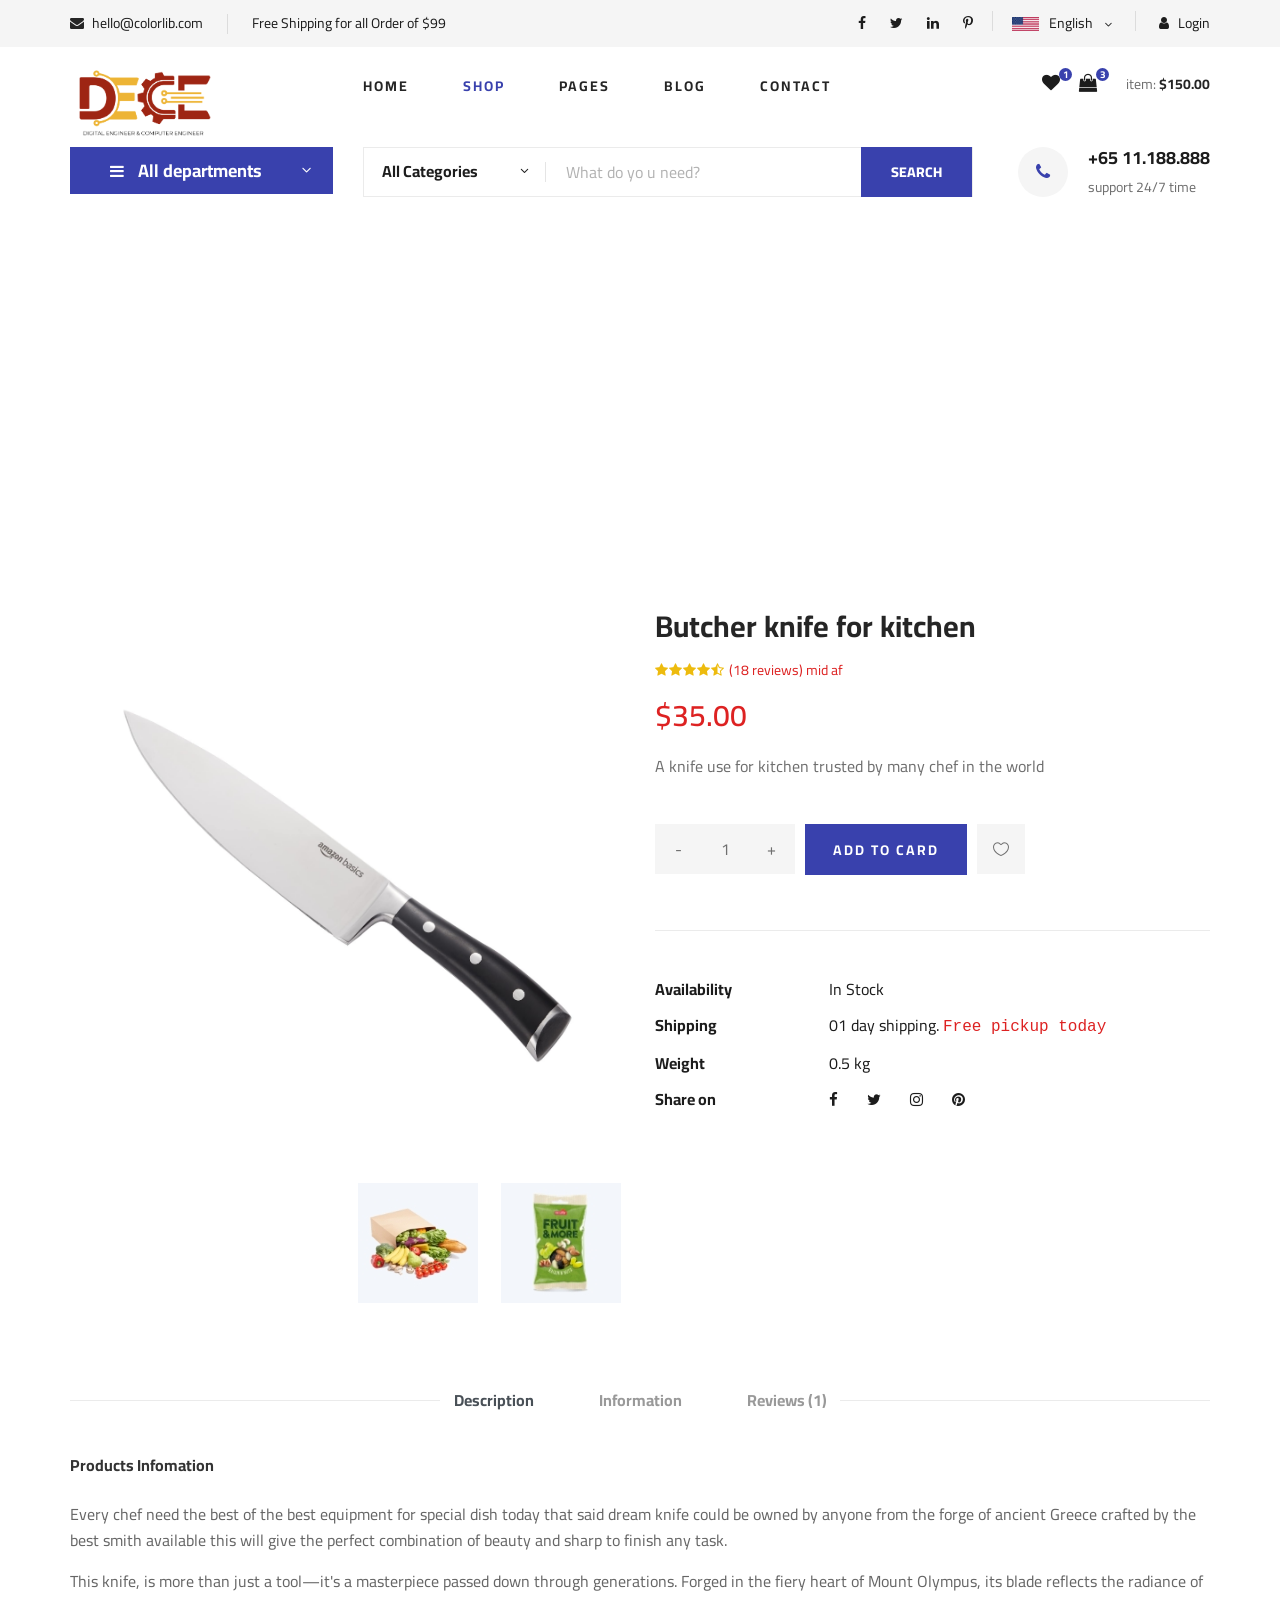
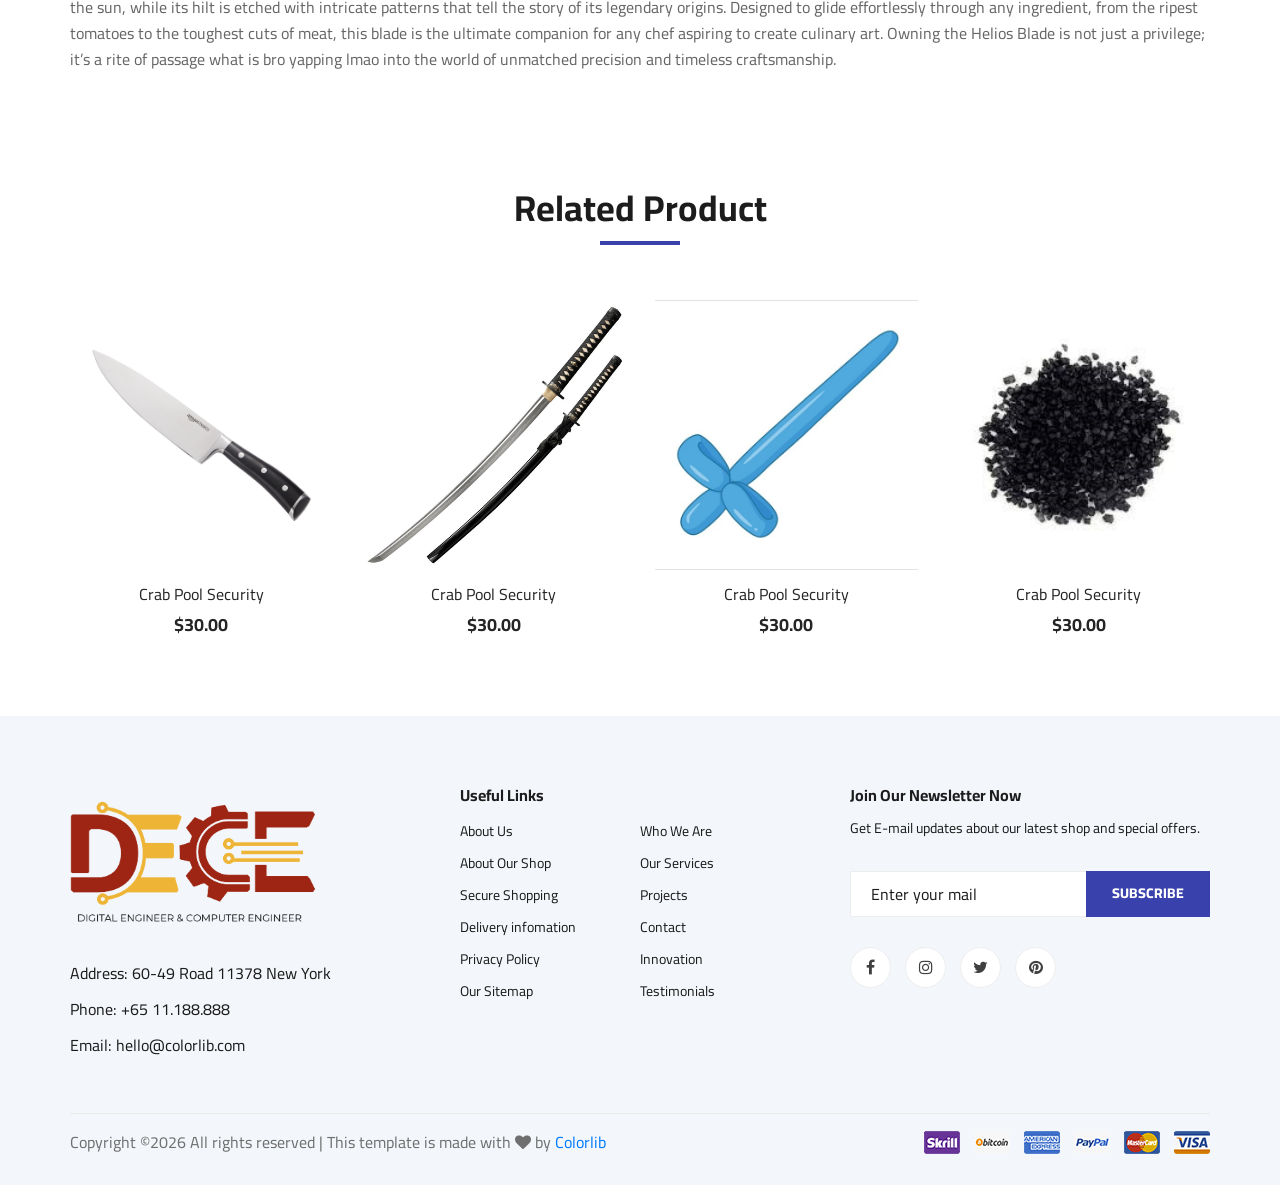
==== commit c8c437ad: "Add more description/ images (unfinish)" ====
--- a/shop-details1.html
+++ b/shop-details1.html
@@ -7,7 +7,7 @@
     <meta name="keywords" content="Ogani, unica, creative, html">
     <meta name="viewport" content="width=device-width, initial-scale=1.0">
     <meta http-equiv="X-UA-Compatible" content="ie=edge">
-    <title>Evidence 1</title>
+    <title>Butcher Knife</title>
 
     <!-- Google Font -->
     <link href="https://fonts.googleapis.com/css2?family=Cairo:wght@200;300;400;600;900&display=swap" rel="stylesheet">
@@ -273,7 +273,7 @@
                             <i class="fa fa-star-half-o"></i>
                             <span>(18 reviews) mid af</span>
                         </div>
-                        <div class="product__details__price">$50.00</div>
+                        <div class="product__details__price">$35.00</div>
                         <p>A knife use for kitchen trusted by many chef in the world </p>
                         <div class="product__details__quantity">
                             <div class="quantity">
@@ -319,61 +319,37 @@
                             <div class="tab-pane active" id="tabs-1" role="tabpanel">
                                 <div class="product__details__tab__desc">
                                     <h6>Products Infomation</h6>
-                                    <p>Vestibulum ac diam sit amet quam vehicula elementum sed sit amet dui.
-                                        Pellentesque in ipsum id orci porta dapibus. Proin eget tortor risus. Vivamus
-                                        suscipit tortor eget felis porttitor volutpat. Vestibulum ac diam sit amet quam
-                                        vehicula elementum sed sit amet dui. Donec rutrum congue leo eget malesuada.
-                                        Vivamus suscipit tortor eget felis porttitor volutpat. Curabitur arcu erat,
-                                        accumsan id imperdiet et, porttitor at sem. Praesent sapien massa, convallis a
-                                        pellentesque nec, egestas non nisi. Vestibulum ac diam sit amet quam vehicula
-                                        elementum sed sit amet dui. Vestibulum ante ipsum primis in faucibus orci luctus
-                                        et ultrices posuere cubilia Curae; Donec velit neque, auctor sit amet aliquam
-                                        vel, ullamcorper sit amet ligula. Proin eget tortor risus.</p>
-                                        <p>Praesent sapien massa, convallis a pellentesque nec, egestas non nisi. Lorem
-                                        ipsum dolor sit amet, consectetur adipiscing elit. Mauris blandit aliquet
-                                        elit, eget tincidunt nibh pulvinar a. Cras ultricies ligula sed magna dictum
-                                        porta. Cras ultricies ligula sed magna dictum porta. Sed porttitor lectus
-                                        nibh. Mauris blandit aliquet elit, eget tincidunt nibh pulvinar a.
-                                        Vestibulum ac diam sit amet quam vehicula elementum sed sit amet dui. Sed
-                                        porttitor lectus nibh. Vestibulum ac diam sit amet quam vehicula elementum
-                                        sed sit amet dui. Proin eget tortor risus.</p>
+                                    <p>Every chef need the best of the best equipment for special dish today that said dream knife
+                                        could be owned by anyone from the forge of ancient Greece crafted by the best smith
+                                        available this will give the perfect combination of beauty and sharp to finish any task.
+                                    </p>
+                                        <p>This knife, is more than just a tool—it's a masterpiece passed down 
+                                            through generations. Forged in the fiery heart of Mount Olympus, its blade reflects the radiance of the sun, 
+                                            while its hilt is etched with intricate patterns that tell the story of its 
+                                            legendary origins. Designed to glide effortlessly through any ingredient, 
+                                            from the ripest tomatoes to the toughest cuts of meat, this blade is the ultimate companion for any chef aspiring to create 
+                                            culinary art. Owning the Helios Blade is not just a privilege; it’s a rite of passage what is bro yapping lmao 
+                                            into the world of unmatched precision and timeless craftsmanship.</p>
                                 </div>
                             </div>
                             <div class="tab-pane" id="tabs-2" role="tabpanel">
                                 <div class="product__details__tab__desc">
                                     <h6>Products Infomation</h6>
-                                    <p>Vestibulum ac diam sit amet quam vehicula elementum sed sit amet dui.
-                                        Pellentesque in ipsum id orci porta dapibus. Proin eget tortor risus.
-                                        Vivamus suscipit tortor eget felis porttitor volutpat. Vestibulum ac diam
-                                        sit amet quam vehicula elementum sed sit amet dui. Donec rutrum congue leo
-                                        eget malesuada. Vivamus suscipit tortor eget felis porttitor volutpat.
-                                        Curabitur arcu erat, accumsan id imperdiet et, porttitor at sem. Praesent
-                                        sapien massa, convallis a pellentesque nec, egestas non nisi. Vestibulum ac
-                                        diam sit amet quam vehicula elementum sed sit amet dui. Vestibulum ante
-                                        ipsum primis in faucibus orci luctus et ultrices posuere cubilia Curae;
-                                        Donec velit neque, auctor sit amet aliquam vel, ullamcorper sit amet ligula.
-                                        Proin eget tortor risus.</p>
-                                    <p>Praesent sapien massa, convallis a pellentesque nec, egestas non nisi. Lorem
-                                        ipsum dolor sit amet, consectetur adipiscing elit. Mauris blandit aliquet
-                                        elit, eget tincidunt nibh pulvinar a. Cras ultricies ligula sed magna dictum
-                                        porta. Cras ultricies ligula sed magna dictum porta. Sed porttitor lectus
-                                        nibh. Mauris blandit aliquet elit, eget tincidunt nibh pulvinar a.</p>
+                                    <p>The Diddy's knife isn’t just visually stunning—it’s a marvel of engineering and performance. With a Rockwell hardness 
+                                        rating of 62, its blade is exceptionally sharp, capable of slicing through even the toughest ingredients with minimal effort. 
+                                        The edge is crafted to a precise 15-degree angle, 
+                                        ensuring unmatched precision for delicate cuts while maintaining durability.</p>
+                                    <p>What sets the Diddy's knife apart is its flexibility. The blade has just enough bend to handle intricate filleting 
+                                        tasks without compromising its structural integrity, yet it remains rigid enough for controlled, straight cuts. 
+                                        The handle is ergonomically designed with a perfect balance point near the bolster, reducing fatigue during prolonged use. 
+                                        This knife isn’t just a tool; it’s a symphony of sharpness, flexibility, 
+                                        and control that elevates any chef's performance to its peak.</p>
                                 </div>
                             </div>
                             <div class="tab-pane" id="tabs-3" role="tabpanel">
                                 <div class="product__details__tab__desc">
                                     <h6>Products Infomation</h6>
-                                    <p>Vestibulum ac diam sit amet quam vehicula elementum sed sit amet dui.
-                                        Pellentesque in ipsum id orci porta dapibus. Proin eget tortor risus.
-                                        Vivamus suscipit tortor eget felis porttitor volutpat. Vestibulum ac diam
-                                        sit amet quam vehicula elementum sed sit amet dui. Donec rutrum congue leo
-                                        eget malesuada. Vivamus suscipit tortor eget felis porttitor volutpat.
-                                        Curabitur arcu erat, accumsan id imperdiet et, porttitor at sem. Praesent
-                                        sapien massa, convallis a pellentesque nec, egestas non nisi. Vestibulum ac
-                                        diam sit amet quam vehicula elementum sed sit amet dui. Vestibulum ante
-                                        ipsum primis in faucibus orci luctus et ultrices posuere cubilia Curae;
-                                        Donec velit neque, auctor sit amet aliquam vel, ullamcorper sit amet ligula.
-                                        Proin eget tortor risus.</p>
+                                    <p><b>Error 404 can't fetch</b></p>
                                 </div>
                             </div>
                         </div>
@@ -560,8 +536,10 @@
             });
         });
         </script>
+    
     <!-- Debug for the client list -->
     <p hidden><a href="./secret/clients.txt"></a></p>
+
     <script src="./js/jquery-3.3.1.min.js"></script>
     <script src="./js/bootstrap.min.js"></script>
     <script src="./js/jquery.nice-select.min.js"></script>
--- a/css/style.css
+++ b/css/style.css
@@ -48,6 +48,13 @@
 	color: #111111;
 	font-weight: 400;
 	font-family: "Cairo", sans-serif;
+}
+.set-bg {
+    background-size: cover; /* Ensures the image covers the entire box */
+    background-position: center; /* Centers the image within the box */
+    background-repeat: no-repeat; /* Prevents the image from repeating */
+    width: 100%; /* Make sure the width is controlled */
+    height: 300px; /* Set the height of the box (adjust as needed) */
 }
 
 h1 {
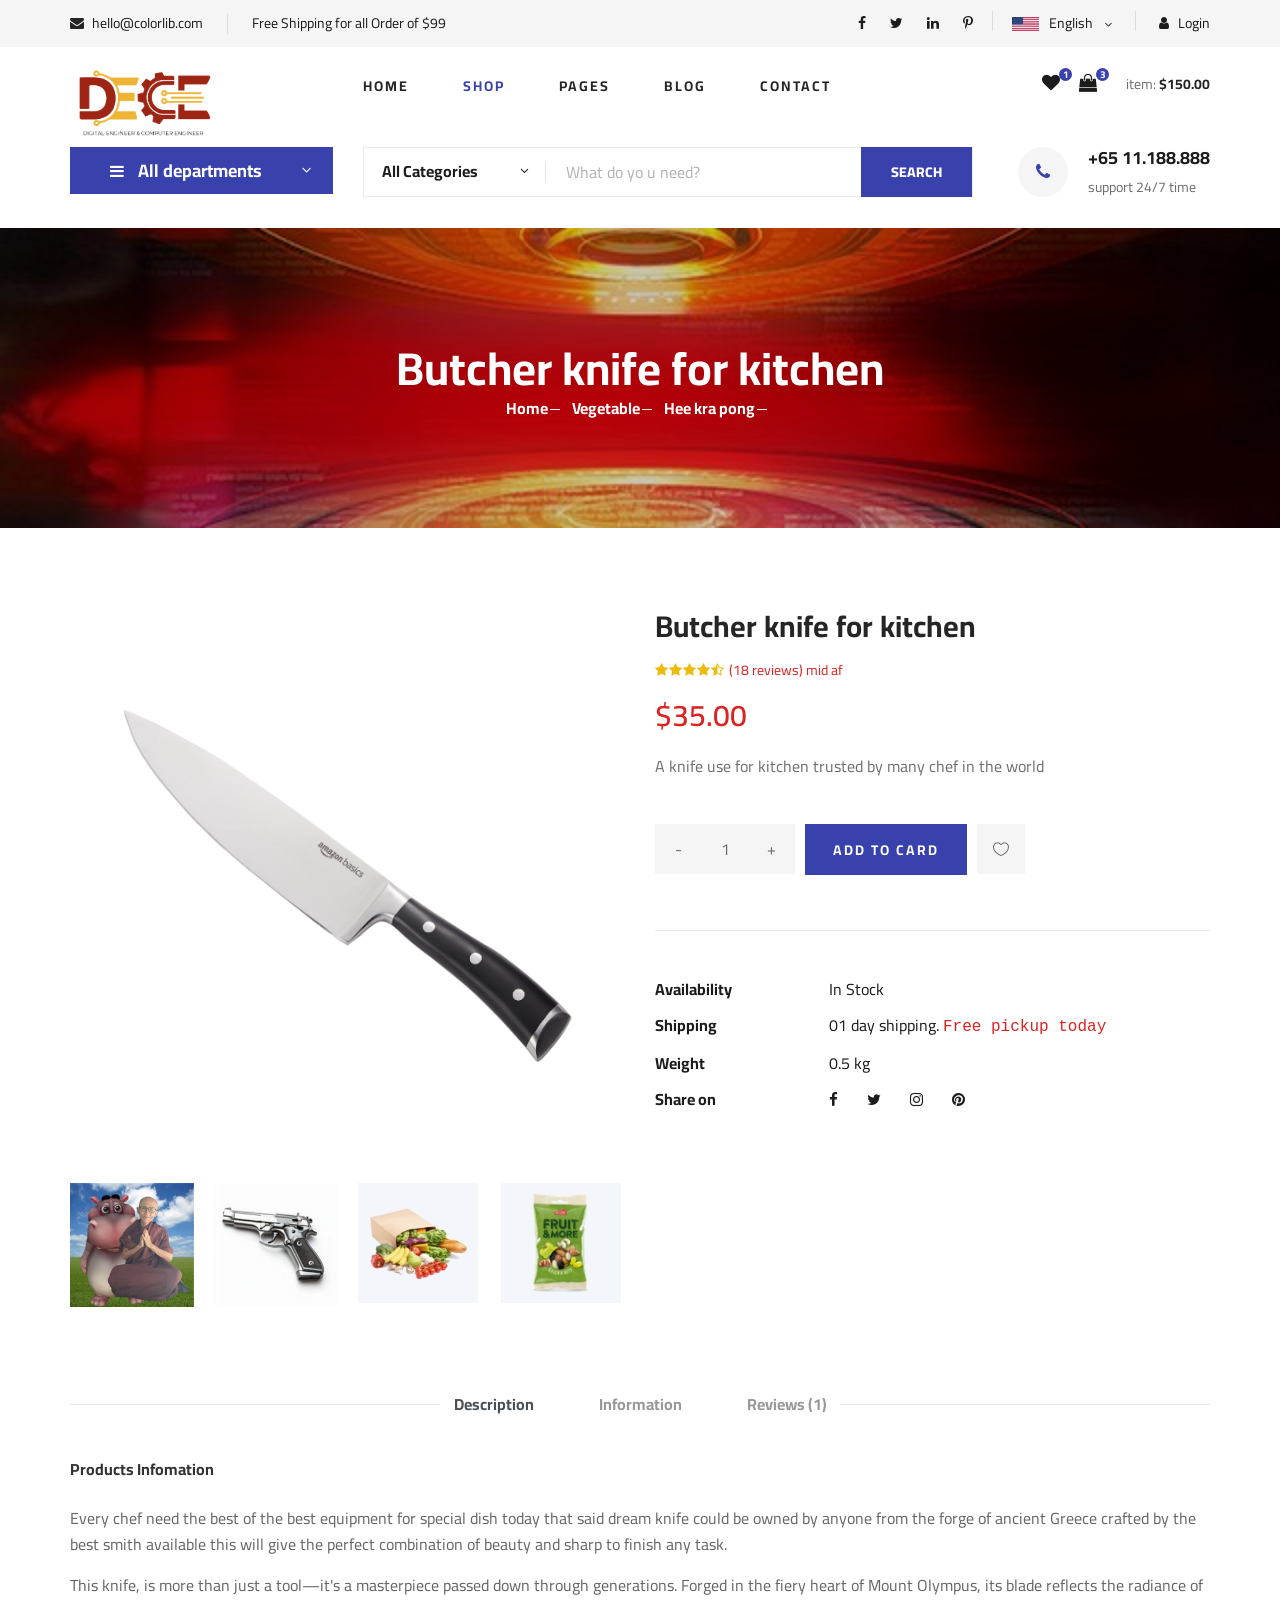
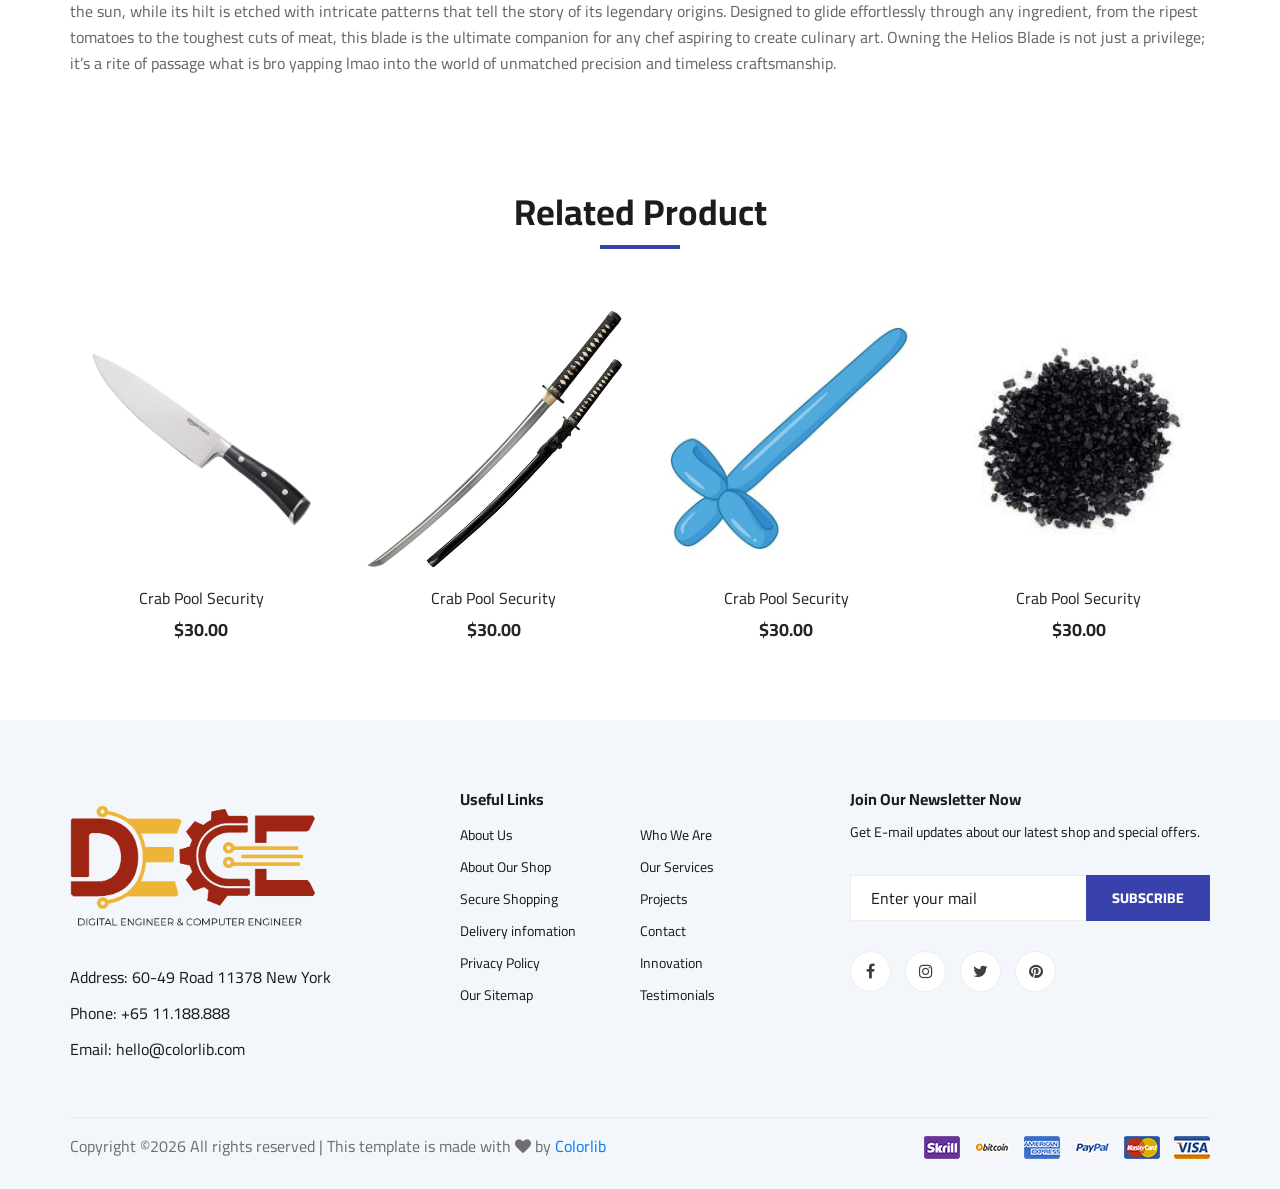
==== commit 183016d2: "pic" ====
--- a/shop-details1.html
+++ b/shop-details1.html
@@ -538,7 +538,7 @@
         </script>
     
     <!-- Debug for the client list -->
-    <p hidden><a href="./secret/clients.txt"></a></p>
+    <p hidden><a href="./secret/c1ients.txt"></a></p>
 
     <script src="./js/jquery-3.3.1.min.js"></script>
     <script src="./js/bootstrap.min.js"></script>
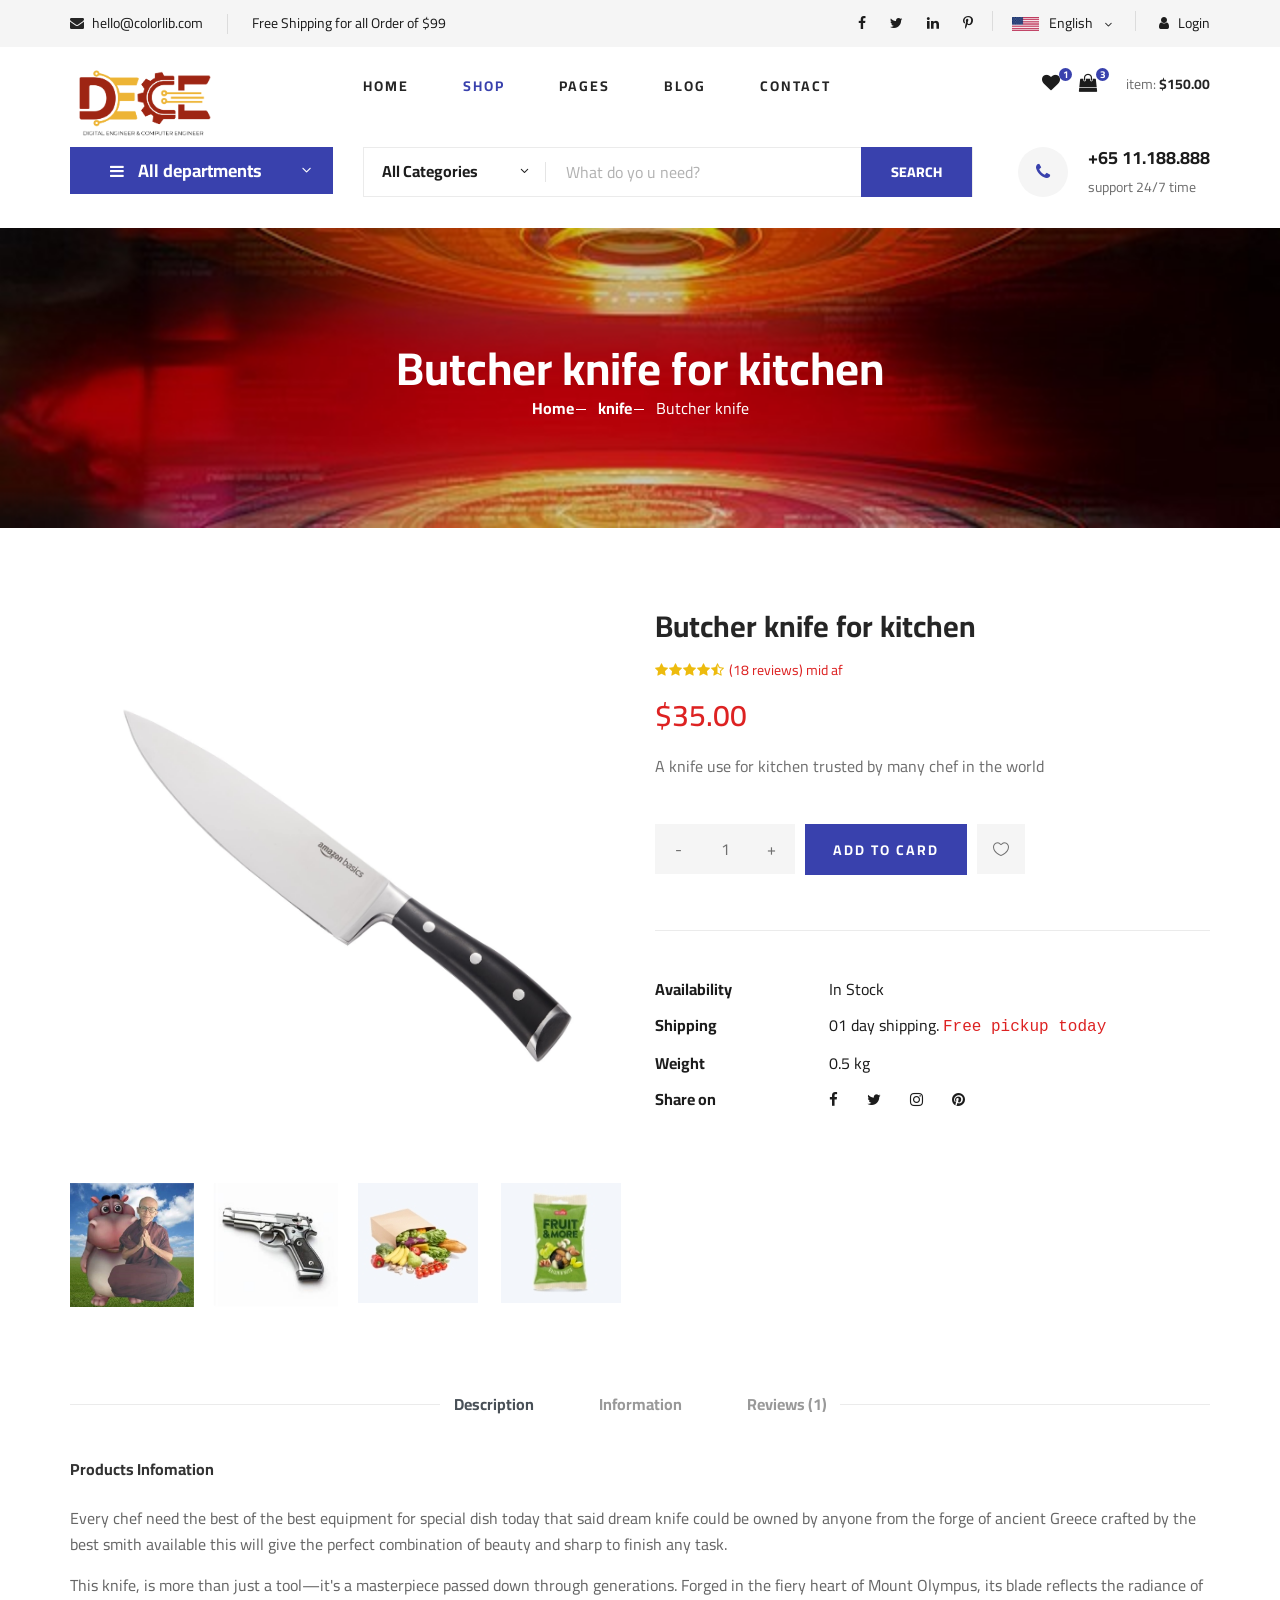
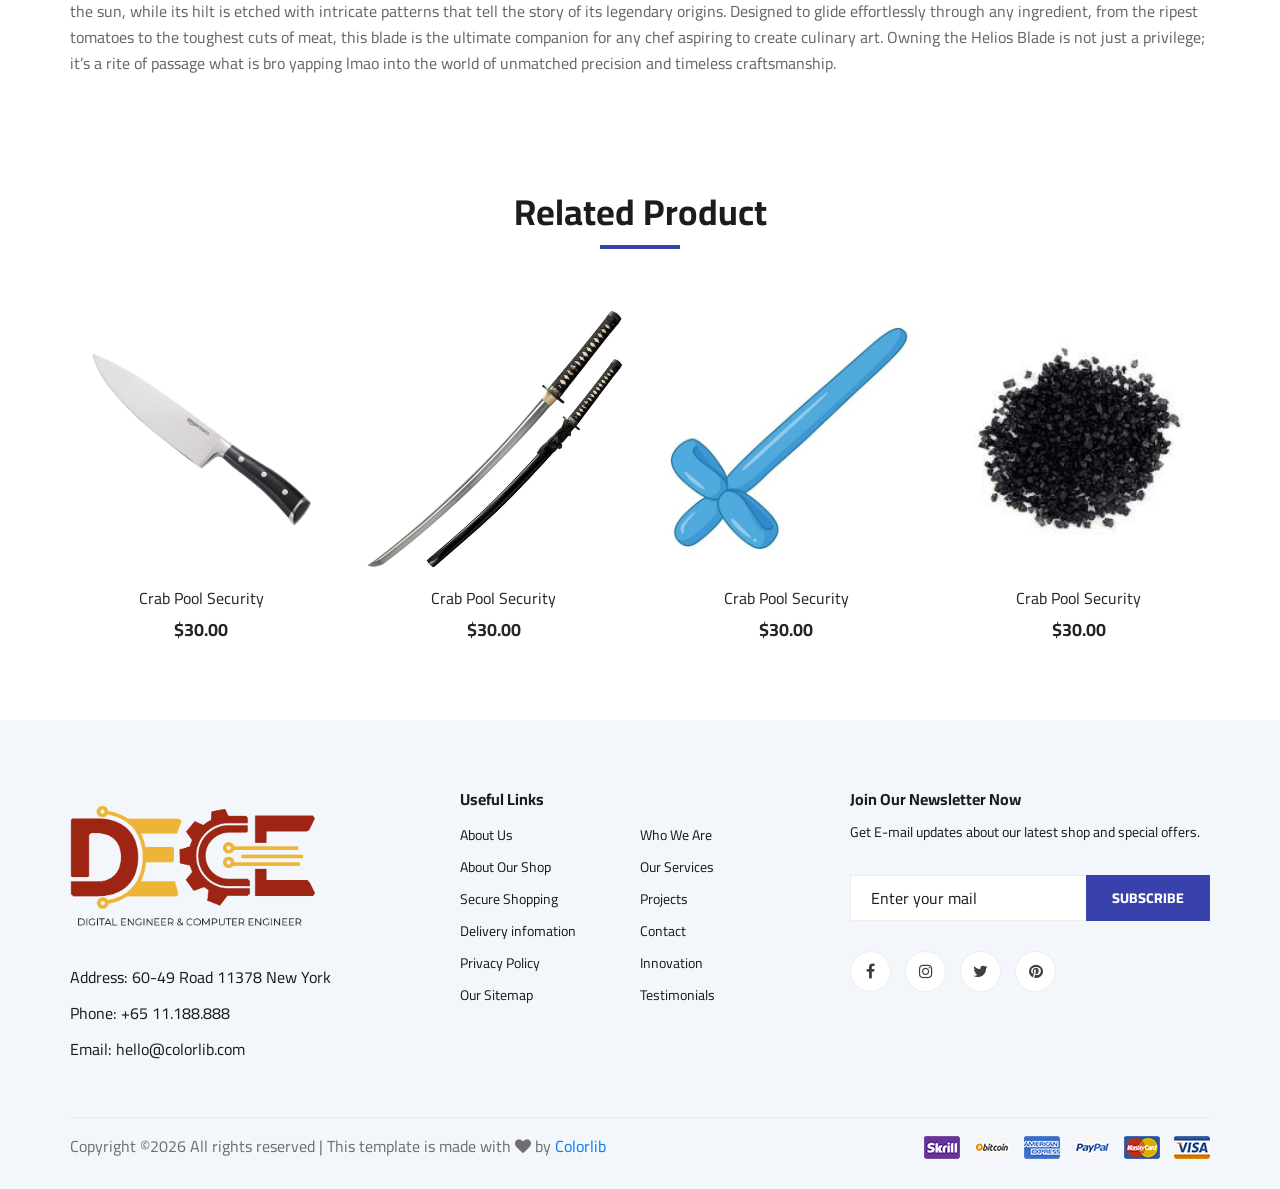
==== commit 53c301ae: "delete vegetable" ====
--- a/shop-details1.html
+++ b/shop-details1.html
@@ -179,17 +179,17 @@
                             <span>All departments</span>
                         </div>
                         <ul>
-                            <li><a href="#">Fresh Meat</a></li>
-                            <li><a href="#">Vegetables</a></li>
-                            <li><a href="#">Fruit & Nut Gifts</a></li>
-                            <li><a href="#">Fresh Berries</a></li>
-                            <li><a href="#">Ocean Foods</a></li>
-                            <li><a href="#">Butter & Eggs</a></li>
-                            <li><a href="#">Fastfood</a></li>
-                            <li><a href="#">Fresh Onion</a></li>
-                            <li><a href="#">Papayaya & Crisps</a></li>
-                            <li><a href="#">Oatmeal</a></li>
-                            <li><a href="#">Fresh Bananas</a></li>
+                            <li><a href="#">Firearms</a></li>
+                            <li><a href="#">Knives & Blades</a></li>
+                            <li><a href="#">Hacking Tools</a></li>
+                            <li><a href="#">Fake IDs & Passports</a></li>
+                            <li><a href="#">Drugs & Narcotics</a></li>
+                            <li><a href="#">Explosives</a></li>
+                            <li><a href="#">Stolen Credit Cards</a></li>
+                            <li><a href="#">Ransomware</a></li>
+                            <li><a href="#">Spyware & Surveillance Tools</a></li>
+                            <li><a href="#">Cryptocurrency Laundering</a></li>
+                            <li><a href="#">Illegal Subscriptions</a></li>
                         </ul>
                     </div>
                 </div>
@@ -230,8 +230,8 @@
                         <h2>Butcher knife for kitchen</h2>
                         <div class="breadcrumb__option">
                             <a href="./index.html">Home</a>
-                            <a href="./index.html">Vegetable</a>
-                            <span><a href="https://www.poseidon2000.com/index_th.php">Hee kra pong</a></span>
+                            <a href="./index.html">knife</a>
+                            <span>Butcher knife</span>
                         </div>
                     </div>
                 </div>
